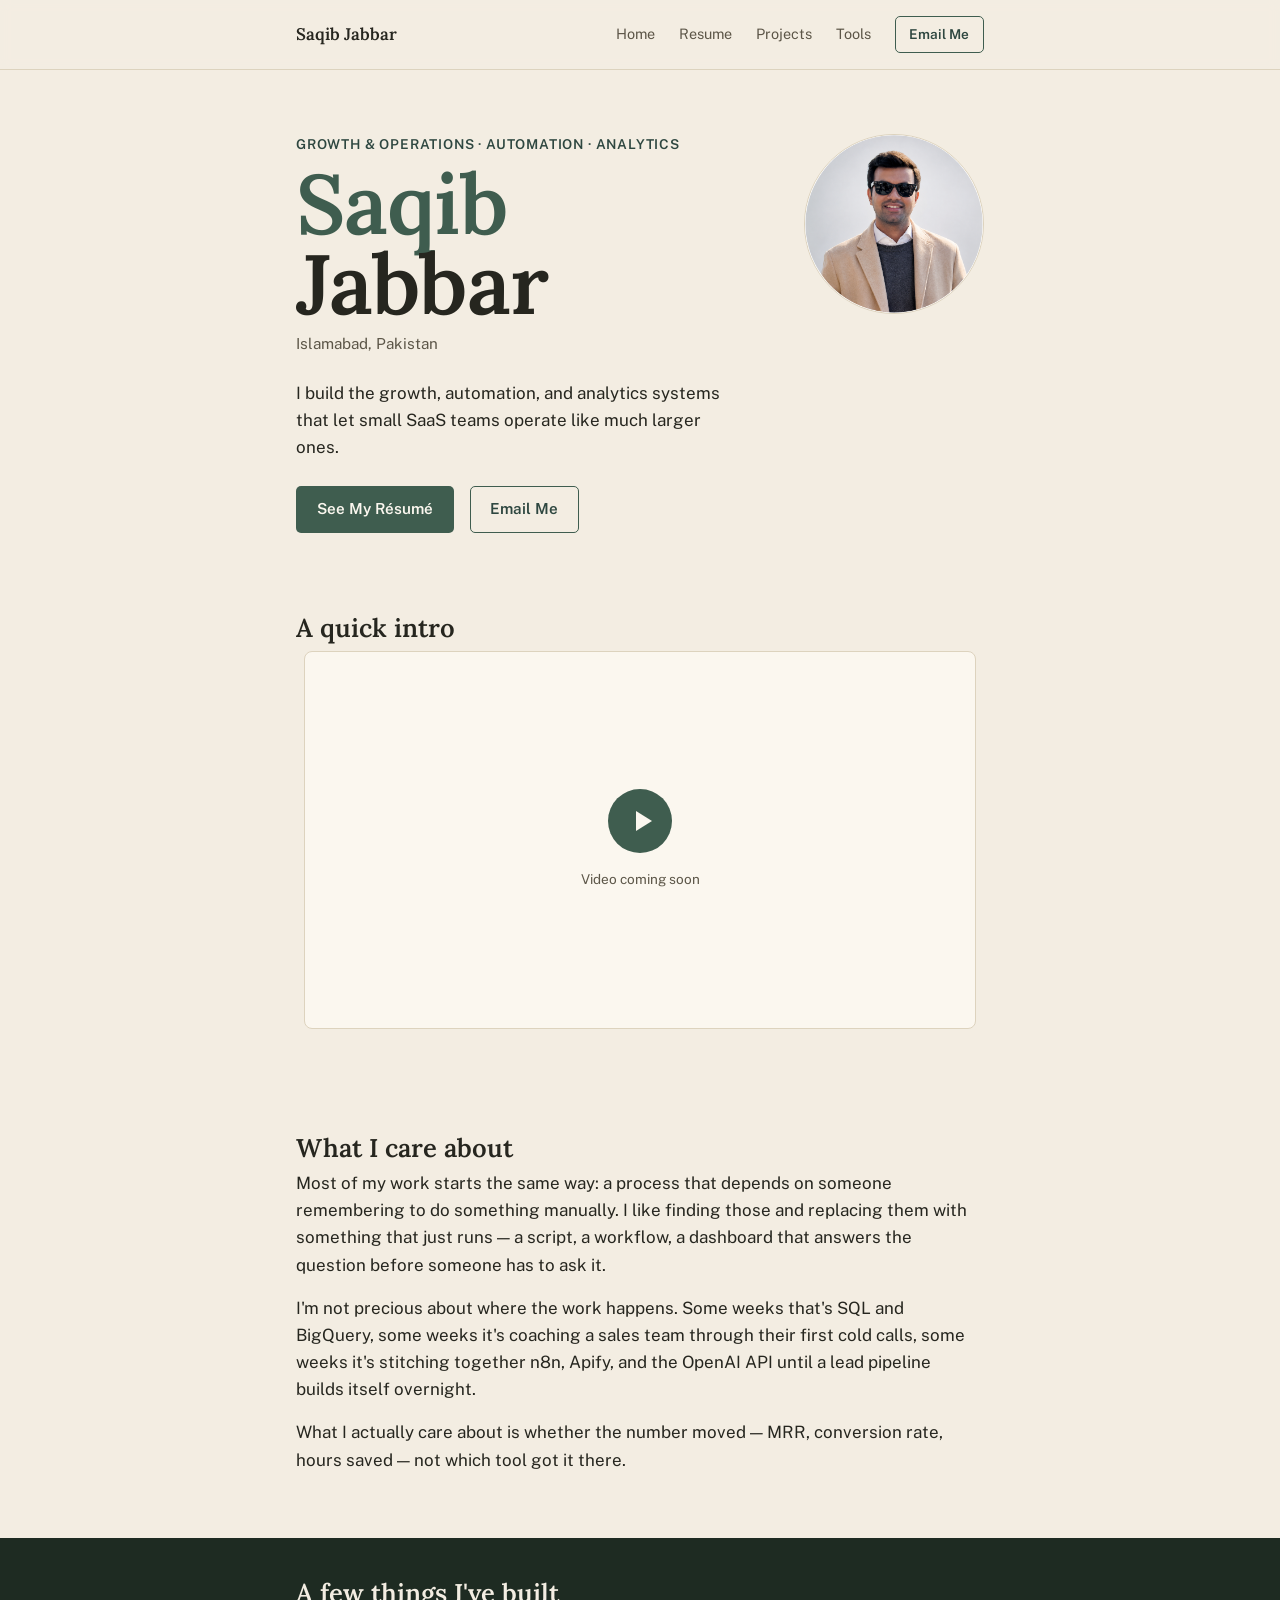
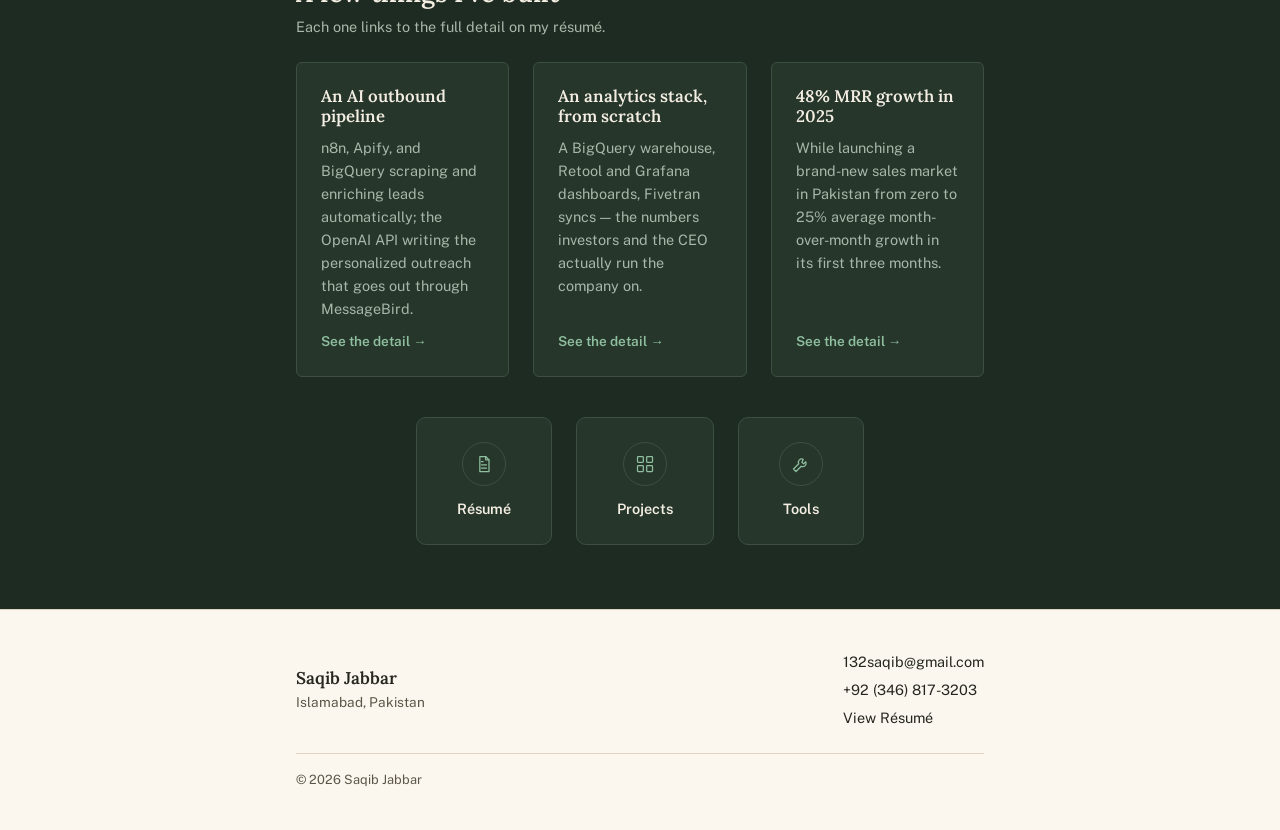
==== index.html @ cab16574 "Add landing page and restructure site into sub-pages Move the resume to /resume/, add narrative-scro" ====
<!doctype html>
<html lang="en">
<head>
<meta charset="UTF-8" />
<meta name="viewport" content="width=device-width, initial-scale=1.0" />
<title>Saqib Jabbar</title>
<meta name="description" content="Saqib Jabbar — I build the growth, automation, and analytics systems that let small SaaS teams operate like much larger ones." />
<link rel="icon" href="/assets/favicon.svg" type="image/svg+xml" />
<link rel="preconnect" href="https://fonts.googleapis.com" />
<link rel="preconnect" href="https://fonts.gstatic.com" crossorigin />
<link href="https://fonts.googleapis.com/css2?family=Lora:ital,wght@0,500;0,600;0,700;1,500&family=Public+Sans:wght@400;500;600;700&display=swap" rel="stylesheet" />
<link rel="stylesheet" href="/css/styles.css" />
</head>
<body>

<header class="site-header">
  <div class="wrap site-header__inner">
    <a href="/" class="wordmark">Saqib Jabbar</a>
    <nav class="nav" aria-label="Primary">
      <a href="/" aria-current="page">Home</a>
      <a href="/resume/">Resume</a>
      <a href="/projects/">Projects</a>
      <a href="/tools/">Tools</a>
    </nav>
    <a class="btn btn--ghost btn--small" href="mailto:132saqib@gmail.com">Email Me</a>
  </div>
</header>

<main id="top">

  <section class="hero wrap">
    <div class="hero__intro">
      <p class="eyebrow">Growth &amp; Operations &middot; Automation &middot; Analytics</p>
      <h1 class="hero__name"><span class="name-accent">Saqib</span> <span class="name-main">Jabbar</span></h1>
      <p class="hero__location">Islamabad, Pakistan</p>
      <p class="hero__summary">
        I build the growth, automation, and analytics systems that let small SaaS teams operate like
        much larger ones.
      </p>
      <div class="hero__cta">
        <a class="btn btn--primary" href="/resume/">See My Résumé</a>
        <a class="btn btn--ghost" href="mailto:132saqib@gmail.com">Email Me</a>
      </div>
    </div>
    <div class="hero__portrait hero__portrait--lg">
      <img src="/assets/saqib-portrait.png" alt="Saqib Jabbar" width="180" height="180" />
    </div>
  </section>

  <section class="section wrap video-intro">
    <h2 class="section__heading">A quick intro</h2>
    <div class="video-placeholder" role="img" aria-label="Introduction video placeholder — coming soon">
      <span class="video-placeholder__play" aria-hidden="true"></span>
      <span class="video-placeholder__label">Video coming soon</span>
    </div>
  </section>

  <section class="section wrap about">
    <h2 class="section__heading">What I care about</h2>

    <div class="about__block">
      <p>
        Most of my work starts the same way: a process that depends on someone remembering to do
        something manually. I like finding those and replacing them with something that just runs
        &mdash; a script, a workflow, a dashboard that answers the question before someone has to ask it.
      </p>
    </div>
    <div class="about__block">
      <p>
        I'm not precious about where the work happens. Some weeks that's SQL and BigQuery, some
        weeks it's coaching a sales team through their first cold calls, some weeks it's stitching
        together n8n, Apify, and the OpenAI API until a lead pipeline builds itself overnight.
      </p>
    </div>
    <div class="about__block">
      <p>
        What I actually care about is whether the number moved &mdash; MRR, conversion rate, hours
        saved &mdash; not which tool got it there.
      </p>
    </div>
  </section>

  <section class="section section--dark">
    <div class="wrap">
      <h2 class="section__heading">A few things I've built</h2>
      <p class="section__hint">Each one links to the full detail on my résumé.</p>

      <div class="highlights">
        <div class="highlight-card">
          <h3>An AI outbound pipeline</h3>
          <p>n8n, Apify, and BigQuery scraping and enriching leads automatically; the OpenAI API writing
          the personalized outreach that goes out through MessageBird.</p>
          <a class="highlight-link" href="/resume/#role-groman">See the detail &rarr;</a>
        </div>
        <div class="highlight-card">
          <h3>An analytics stack, from scratch</h3>
          <p>A BigQuery warehouse, Retool and Grafana dashboards, Fivetran syncs &mdash; the numbers
          investors and the CEO actually run the company on.</p>
          <a class="highlight-link" href="/resume/#role-gtsl">See the detail &rarr;</a>
        </div>
        <div class="highlight-card">
          <h3>48% MRR growth in 2025</h3>
          <p>While launching a brand-new sales market in Pakistan from zero to 25% average
          month-over-month growth in its first three months.</p>
          <a class="highlight-link" href="/resume/#role-groman">See the detail &rarr;</a>
        </div>
      </div>

      <div class="nav-tiles">
        <a class="nav-tile" href="/resume/">
          <span class="nav-tile__icon" aria-hidden="true">
            <svg viewBox="0 0 24 24" fill="none" stroke="currentColor" stroke-width="1.5" stroke-linecap="round" stroke-linejoin="round"><path d="M7 3h7l4 4v14H7z"/><path d="M14 3v4h4"/><path d="M9 13h6M9 17h6M9 9h2"/></svg>
          </span>
          <span class="nav-tile__label">Résumé</span>
        </a>
        <a class="nav-tile" href="/projects/">
          <span class="nav-tile__icon" aria-hidden="true">
            <svg viewBox="0 0 24 24" fill="none" stroke="currentColor" stroke-width="1.5" stroke-linecap="round" stroke-linejoin="round"><rect x="3" y="3" width="7" height="7" rx="1"/><rect x="14" y="3" width="7" height="7" rx="1"/><rect x="3" y="14" width="7" height="7" rx="1"/><rect x="14" y="14" width="7" height="7" rx="1"/></svg>
          </span>
          <span class="nav-tile__label">Projects</span>
        </a>
        <a class="nav-tile" href="/tools/">
          <span class="nav-tile__icon" aria-hidden="true">
            <svg viewBox="0 0 24 24" fill="none" stroke="currentColor" stroke-width="1.5" stroke-linecap="round" stroke-linejoin="round"><path d="M14.7 6.3a4 4 0 0 0-5.4 5.4L3 18l3 3 6.3-6.3a4 4 0 0 0 5.4-5.4l-2.6 2.6-2-2z"/></svg>
          </span>
          <span class="nav-tile__label">Tools</span>
        </a>
      </div>
    </div>
  </section>

</main>

<footer id="contact" class="site-footer">
  <div class="wrap site-footer__inner">
    <div>
      <p class="site-footer__name">Saqib Jabbar</p>
      <p class="site-footer__location">Islamabad, Pakistan</p>
    </div>
    <div class="site-footer__contact">
      <a href="mailto:132saqib@gmail.com">132saqib@gmail.com</a>
      <a href="tel:+923468173203">+92 (346) 817-3203</a>
      <a href="/resume/">View Résumé</a>
    </div>
    <p class="site-footer__copy">&copy; <span id="year"></span> Saqib Jabbar</p>
  </div>
</footer>

<script src="/js/main.js"></script>
</body>
</html>
---- css/styles.css ----
/* ---------------------------------------------------------
   Design tokens
--------------------------------------------------------- */
:root {
  --color-bg: #F3EDE2;
  --color-bg-raised: #FBF7EF;
  --color-text: #26261F;
  --color-text-muted: #5C5648;
  --color-border: #DDD3BE;
  --color-accent: #3F5D4F;
  --color-accent-strong: #2E4740;
  --color-accent-tint: #E4E9E1;

  --color-dark-bg: #1E2B22;
  --color-dark-bg-raised: #26362B;
  --color-dark-text: #F3EDE2;
  --color-dark-text-muted: #A9B7A9;
  --color-dark-border: #3C4F41;
  --color-dark-accent: #8FBF9F;

  --font-serif: "Lora", Georgia, "Times New Roman", serif;
  --font-sans: "Public Sans", -apple-system, BlinkMacSystemFont, "Segoe UI", sans-serif;

  --max-width: 46rem;
  --space-1: 0.5rem;
  --space-2: 1rem;
  --space-3: 1.5rem;
  --space-4: 2.5rem;
  --space-5: 4rem;
  --space-6: 6rem;
}

/* ---------------------------------------------------------
   Reset & base
--------------------------------------------------------- */
* { box-sizing: border-box; }
html { scroll-behavior: smooth; }

body {
  margin: 0;
  background: var(--color-bg);
  color: var(--color-text);
  font-family: var(--font-sans);
  font-size: 17px;
  line-height: 1.6;
  -webkit-font-smoothing: antialiased;
}

h1, h2, h3 {
  font-family: var(--font-serif);
  font-weight: 600;
  line-height: 1.15;
  margin: 0;
  color: var(--color-text);
}

p { margin: 0; }

ul { margin: 0; padding: 0; list-style: none; }

a {
  color: inherit;
  text-decoration: none;
}

.wrap {
  max-width: var(--max-width);
  margin: 0 auto;
  padding: 0 var(--space-3);
}

/* ---------------------------------------------------------
   Header
--------------------------------------------------------- */
.site-header {
  position: sticky;
  top: 0;
  z-index: 10;
  background: rgba(243, 237, 226, 0.92);
  backdrop-filter: blur(6px);
  border-bottom: 1px solid var(--color-border);
}

.site-header__inner {
  display: flex;
  align-items: center;
  gap: var(--space-3);
  padding-top: var(--space-2);
  padding-bottom: var(--space-2);
}

.wordmark {
  font-family: var(--font-serif);
  font-weight: 600;
  font-size: 1.05rem;
  margin-right: auto;
}

.nav {
  display: flex;
  gap: var(--space-3);
  flex-wrap: wrap;
}

.nav a {
  font-size: 0.9rem;
  color: var(--color-text-muted);
  border-bottom: 1px solid transparent;
  padding-bottom: 2px;
  transition: color 0.15s ease, border-color 0.15s ease;
}

.nav a:hover {
  color: var(--color-accent-strong);
  border-color: var(--color-accent-strong);
}

/* ---------------------------------------------------------
   Buttons
--------------------------------------------------------- */
.btn {
  display: inline-block;
  font-family: var(--font-sans);
  font-weight: 600;
  font-size: 0.95rem;
  padding: 0.7em 1.3em;
  border-radius: 5px;
  border: 1px solid transparent;
  transition: background 0.15s ease, color 0.15s ease, border-color 0.15s ease;
  white-space: nowrap;
}

.btn--primary {
  background: var(--color-accent);
  color: var(--color-bg-raised);
}
.btn--primary:hover { background: var(--color-accent-strong); }

.btn--ghost {
  background: transparent;
  color: var(--color-accent-strong);
  border-color: var(--color-accent);
}
.btn--ghost:hover {
  background: var(--color-accent-tint);
}

.btn--small {
  font-size: 0.85rem;
  padding: 0.5em 1em;
  flex-shrink: 0;
}

/* ---------------------------------------------------------
   Hero
--------------------------------------------------------- */
.hero {
  display: flex;
  align-items: flex-start;
  gap: var(--space-5);
  padding-top: var(--space-5);
  padding-bottom: var(--space-4);
}

.hero__intro { flex: 1; min-width: 0; }

.eyebrow {
  font-size: 0.85rem;
  font-weight: 600;
  letter-spacing: 0.06em;
  text-transform: uppercase;
  color: var(--color-accent-strong);
  margin-bottom: var(--space-1);
}

.hero h1 {
  font-size: clamp(2.1rem, 5vw, 2.75rem);
  margin-bottom: var(--space-1);
}

/* Bigger, bolder two-tone treatment for the landing page hero name */
h1.hero__name {
  font-size: clamp(3rem, 9vw, 5.25rem);
  line-height: 0.95;
  letter-spacing: -0.01em;
}

.hero__name .name-accent { color: var(--color-accent); }
.hero__name .name-main { color: var(--color-text); }

.hero__location {
  color: var(--color-text-muted);
  font-size: 0.95rem;
  margin-bottom: var(--space-3);
}

.hero__summary {
  max-width: 40em;
  margin-bottom: var(--space-3);
  color: var(--color-text);
}

.hero__cta {
  display: flex;
  gap: var(--space-2);
  flex-wrap: wrap;
}

.hero__portrait {
  flex-shrink: 0;
  width: 132px;
  height: 132px;
  border-radius: 50%;
  background: var(--color-accent-tint);
  border: 1px solid var(--color-border);
  display: flex;
  align-items: center;
  justify-content: center;
  overflow: hidden;
}

.hero__portrait span {
  font-family: var(--font-serif);
  font-size: 2.4rem;
  font-weight: 600;
  color: var(--color-accent-strong);
}

.hero__portrait img {
  width: 100%;
  height: 100%;
  object-fit: cover;
}

.hero__portrait--lg {
  width: 180px;
  height: 180px;
}

/* ---------------------------------------------------------
   Stats
--------------------------------------------------------- */
.stats {
  display: grid;
  grid-template-columns: repeat(5, 1fr);
  border-top: 1px solid var(--color-border);
  border-bottom: 1px solid var(--color-border);
  padding-top: var(--space-3);
  padding-bottom: var(--space-3);
  margin-bottom: var(--space-5);
  gap: var(--space-2);
}

.stat {
  text-align: center;
  padding: 0 var(--space-1);
  border-left: 1px solid var(--color-border);
}
.stat:first-child { border-left: none; }

.stat__figure {
  font-family: var(--font-serif);
  font-size: clamp(1.6rem, 4vw, 2rem);
  font-weight: 600;
  color: var(--color-accent-strong);
  margin-bottom: 0.2em;
}

.stat__label {
  font-size: 0.78rem;
  color: var(--color-text-muted);
  line-height: 1.35;
}

/* ---------------------------------------------------------
   Sections
--------------------------------------------------------- */
.section {
  padding-top: var(--space-4);
  padding-bottom: var(--space-5);
}

.section__heading {
  font-size: 1.6rem;
  margin-bottom: var(--space-1);
}

.section__hint {
  color: var(--color-text-muted);
  font-size: 0.9rem;
  margin-bottom: var(--space-3);
}

/* Full-bleed dark section variant — background spans edge to edge,
   the nested .wrap inside still constrains content width. */
.section--dark {
  background: var(--color-dark-bg);
  color: var(--color-dark-text);
}

.section--dark .section__heading { color: var(--color-dark-text); }
.section--dark .section__hint { color: var(--color-dark-text-muted); }

/* ---------------------------------------------------------
   Landing — Video intro
--------------------------------------------------------- */
.video-placeholder {
  aspect-ratio: 16 / 9;
  max-width: 42rem;
  margin: 0 auto;
  display: flex;
  flex-direction: column;
  align-items: center;
  justify-content: center;
  gap: var(--space-2);
  background: var(--color-bg-raised);
  border: 1px solid var(--color-border);
  border-radius: 8px;
}

.video-placeholder__play {
  position: relative;
  width: 64px;
  height: 64px;
  border-radius: 50%;
  background: var(--color-accent);
}

.video-placeholder__play::after {
  content: "";
  position: absolute;
  top: 50%;
  left: 56%;
  transform: translate(-50%, -50%);
  border-style: solid;
  border-width: 10px 0 10px 16px;
  border-color: transparent transparent transparent var(--color-bg-raised);
}

.video-placeholder__label {
  font-size: 0.85rem;
  color: var(--color-text-muted);
}

/* ---------------------------------------------------------
   Landing — About / values
--------------------------------------------------------- */
.about__block {
  max-width: 40em;
}

.about__block + .about__block {
  margin-top: var(--space-2);
}

/* ---------------------------------------------------------
   Landing — Highlights
--------------------------------------------------------- */
.highlights {
  display: grid;
  grid-template-columns: repeat(3, 1fr);
  gap: var(--space-3);
}

.highlight-card {
  display: flex;
  flex-direction: column;
  gap: 0.6em;
  padding: var(--space-3);
  background: var(--color-bg-raised);
  border: 1px solid var(--color-border);
  border-radius: 6px;
}

.highlight-card h3 {
  font-size: 1.05rem;
}

.highlight-card p {
  font-size: 0.9rem;
  color: var(--color-text-muted);
  flex: 1;
}

.highlight-link {
  font-size: 0.85rem;
  font-weight: 600;
  color: var(--color-accent-strong);
}
.highlight-link:hover { text-decoration: underline; }

/* Dark-section context: highlight cards sit on .section--dark */
.section--dark .highlight-card {
  background: var(--color-dark-bg-raised);
  border-color: var(--color-dark-border);
}
.section--dark .highlight-card h3 { color: var(--color-dark-text); }
.section--dark .highlight-card p { color: var(--color-dark-text-muted); }
.section--dark .highlight-link { color: var(--color-dark-accent); }

/* ---------------------------------------------------------
   Landing — Sub-page nav tiles
--------------------------------------------------------- */
.nav-tiles {
  display: flex;
  gap: var(--space-3);
  flex-wrap: wrap;
  justify-content: center;
  margin-top: var(--space-4);
}

.nav-tile {
  display: flex;
  flex-direction: column;
  align-items: center;
  gap: 0.6em;
  min-width: 120px;
  padding: var(--space-3) var(--space-4);
  background: var(--color-dark-bg-raised);
  border: 1px solid var(--color-dark-border);
  border-radius: 10px;
  color: var(--color-dark-text);
  transition: border-color 0.15s ease, transform 0.15s ease;
}

.nav-tile:hover {
  border-color: var(--color-dark-accent);
  transform: translateY(-2px);
}

.nav-tile__icon {
  width: 44px;
  height: 44px;
  border-radius: 50%;
  display: flex;
  align-items: center;
  justify-content: center;
  border: 1px solid var(--color-dark-border);
}

.nav-tile__icon svg {
  width: 20px;
  height: 20px;
  stroke: var(--color-dark-accent);
}

.nav-tile__label {
  font-size: 0.9rem;
  font-weight: 600;
}

/* ---------------------------------------------------------
   Stub pages (Projects, Tools — coming soon)
--------------------------------------------------------- */
.stub {
  padding-top: var(--space-5);
  padding-bottom: var(--space-6);
}

.stub p {
  max-width: 34em;
  color: var(--color-text-muted);
  margin-bottom: var(--space-3);
}

/* ---------------------------------------------------------
   Experience — click-to-expand roles
--------------------------------------------------------- */
.role-list {
  border-top: 1px solid var(--color-border);
}

.role {
  border-bottom: 1px solid var(--color-border);
}

.role__summary {
  display: flex;
  align-items: flex-start;
  gap: var(--space-2);
  padding: var(--space-3) 0;
  cursor: pointer;
  list-style: none;
}

.role__summary::-webkit-details-marker { display: none; }

.role__chevron {
  flex-shrink: 0;
  width: 0.6em;
  height: 0.6em;
  margin-top: 0.5em;
  border-right: 2px solid var(--color-accent);
  border-bottom: 2px solid var(--color-accent);
  transform: rotate(-45deg);
  transition: transform 0.2s ease;
}

.role[open] .role__chevron {
  transform: rotate(45deg);
  margin-top: 0.3em;
}

.role__head {
  flex: 1;
  min-width: 0;
}

.role__title-line {
  display: flex;
  justify-content: space-between;
  align-items: baseline;
  gap: var(--space-2);
  flex-wrap: wrap;
}

.role__title {
  font-family: var(--font-serif);
  font-weight: 600;
  font-size: 1.15rem;
}

.role__dates {
  font-size: 0.85rem;
  color: var(--color-text-muted);
  white-space: nowrap;
}

.role__company {
  display: block;
  font-size: 0.9rem;
  color: var(--color-text-muted);
  margin-top: 0.15em;
}

.role__oneliner {
  display: block;
  margin-top: 0.5em;
  font-size: 0.95rem;
}

.role__bullets {
  overflow: hidden;
  max-height: 0;
  transition: max-height 0.3s ease;
  padding-left: calc(0.6em + var(--space-2));
}

.role[open] .role__bullets {
  max-height: var(--bullets-height, 1000px);
}

.role__bullets li {
  position: relative;
  padding: 0.35em 0 0.35em 1em;
  font-size: 0.95rem;
  color: var(--color-text);
}

.role__bullets li::before {
  content: "";
  position: absolute;
  left: 0;
  top: 0.85em;
  width: 5px;
  height: 5px;
  border-radius: 50%;
  background: var(--color-accent);
}

.role__bullets { padding-bottom: var(--space-2); }

/* ---------------------------------------------------------
   Skills
--------------------------------------------------------- */
.skill-groups {
  display: grid;
  gap: var(--space-3);
}

.skill-group h3 {
  font-size: 1rem;
  font-weight: 600;
  color: var(--color-accent-strong);
  margin-bottom: var(--space-1);
}

.tag-list {
  display: flex;
  flex-wrap: wrap;
  gap: 0.5em;
}

.tag-list li {
  font-size: 0.85rem;
  padding: 0.35em 0.8em;
  background: var(--color-bg-raised);
  border: 1px solid var(--color-border);
  border-radius: 5px;
  color: var(--color-text);
}

/* ---------------------------------------------------------
   Education
--------------------------------------------------------- */
.edu-list {
  border-top: 1px solid var(--color-border);
  margin-bottom: var(--space-4);
}

.edu {
  border-bottom: 1px solid var(--color-border);
  padding: var(--space-2) 0;
}

.edu__title-line {
  display: flex;
  justify-content: space-between;
  align-items: baseline;
  gap: var(--space-2);
  flex-wrap: wrap;
}

.edu__school {
  font-family: var(--font-serif);
  font-weight: 600;
  font-size: 1.05rem;
}

.edu__dates {
  font-size: 0.85rem;
  color: var(--color-text-muted);
  white-space: nowrap;
}

.edu__detail {
  margin-top: 0.3em;
  font-size: 0.92rem;
  color: var(--color-text-muted);
}

.languages h3 {
  font-size: 1rem;
  font-weight: 600;
  color: var(--color-accent-strong);
  margin-bottom: var(--space-1);
}

/* ---------------------------------------------------------
   Footer
--------------------------------------------------------- */
.site-footer {
  border-top: 1px solid var(--color-border);
  padding: var(--space-4) 0;
  background: var(--color-bg-raised);
}

.site-footer__inner {
  display: flex;
  flex-wrap: wrap;
  justify-content: space-between;
  align-items: center;
  gap: var(--space-3);
}

.site-footer__name {
  font-family: var(--font-serif);
  font-weight: 600;
}

.site-footer__location {
  font-size: 0.85rem;
  color: var(--color-text-muted);
}

.site-footer__contact {
  display: flex;
  flex-direction: column;
  gap: 0.35em;
  font-size: 0.9rem;
}

.site-footer__contact a:hover { color: var(--color-accent-strong); }

.site-footer__copy {
  width: 100%;
  font-size: 0.8rem;
  color: var(--color-text-muted);
  padding-top: var(--space-2);
  border-top: 1px solid var(--color-border);
}

/* ---------------------------------------------------------
   Responsive
--------------------------------------------------------- */
@media (max-width: 700px) {
  .hero {
    flex-direction: column-reverse;
    gap: var(--space-3);
  }

  .hero__portrait,
  .hero__portrait--lg {
    width: 88px;
    height: 88px;
  }
  .hero__portrait span { font-size: 1.7rem; }

  .stats {
    grid-template-columns: repeat(2, 1fr);
    row-gap: var(--space-3);
  }
  .stat:nth-child(2n+1) { border-left: none; }
  .stat:nth-child(-n+2) { padding-top: 0; }

  .site-header__inner { gap: var(--space-2); }
  .nav { display: none; }

  .highlights {
    grid-template-columns: 1fr;
  }
}

@media (prefers-reduced-motion: reduce) {
  html { scroll-behavior: auto; }
  .role__chevron, .role__bullets { transition: none; }
}
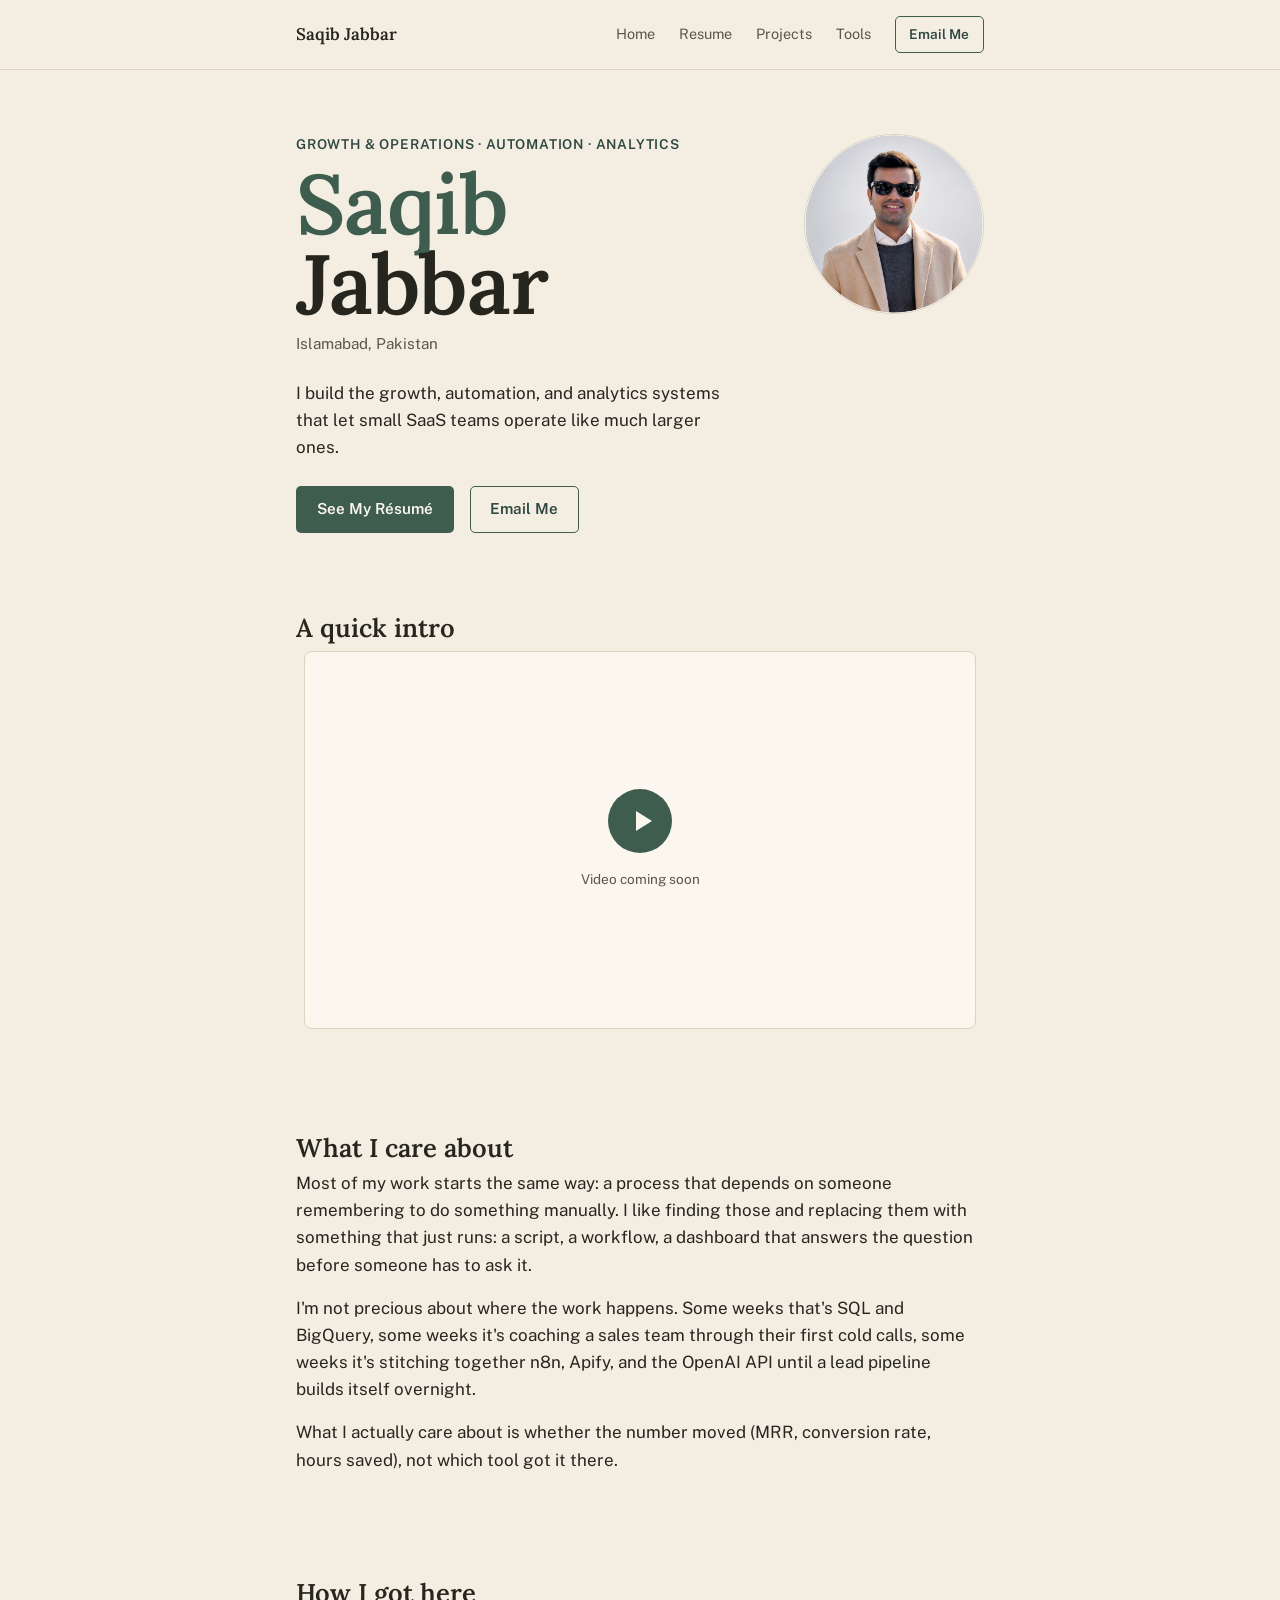
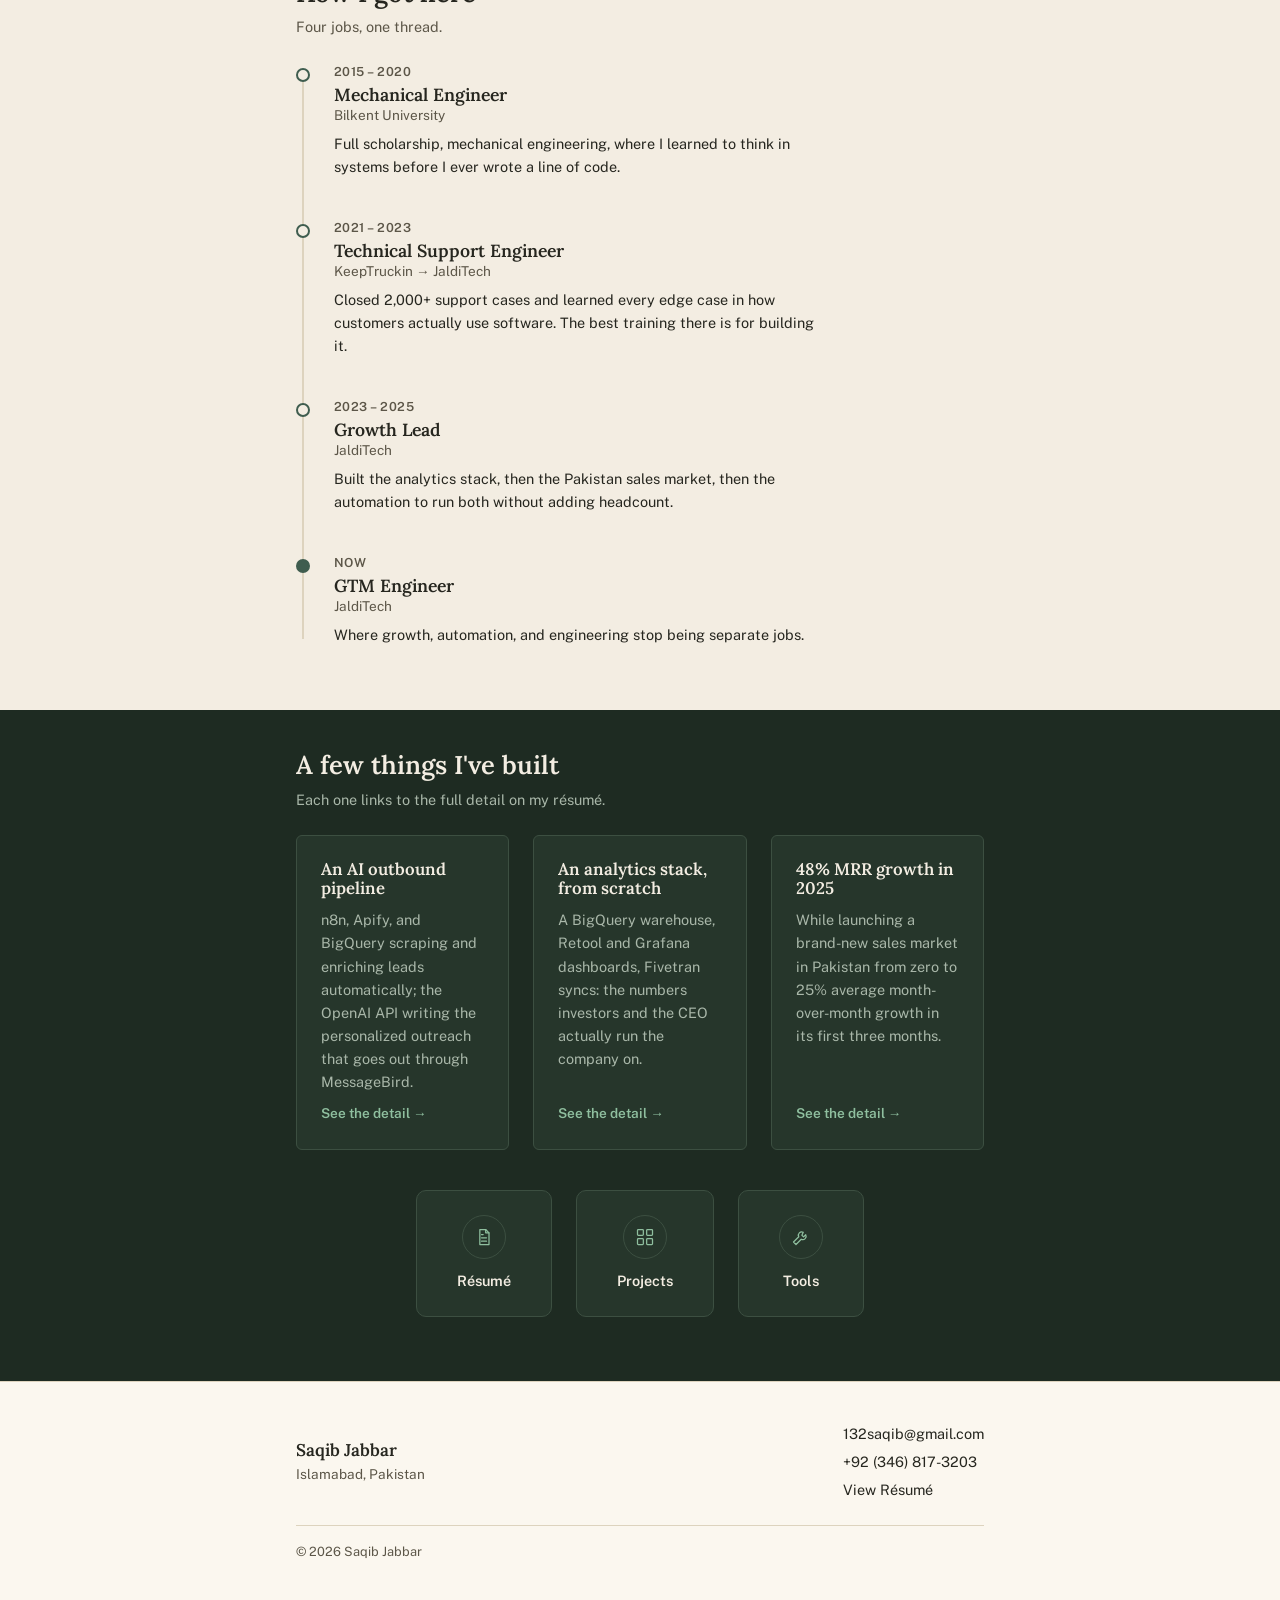
==== commit 71405351: "Add first project case study and redesign landing page Landing page: two-tone hero name, dark full-b" ====
--- a/index.html
+++ b/index.html
@@ -4,7 +4,7 @@
 <meta charset="UTF-8" />
 <meta name="viewport" content="width=device-width, initial-scale=1.0" />
 <title>Saqib Jabbar</title>
-<meta name="description" content="Saqib Jabbar — I build the growth, automation, and analytics systems that let small SaaS teams operate like much larger ones." />
+<meta name="description" content="Saqib Jabbar. I build the growth, automation, and analytics systems that let small SaaS teams operate like much larger ones." />
 <link rel="icon" href="/assets/favicon.svg" type="image/svg+xml" />
 <link rel="preconnect" href="https://fonts.googleapis.com" />
 <link rel="preconnect" href="https://fonts.gstatic.com" crossorigin />
@@ -49,7 +49,7 @@
 
   <section class="section wrap video-intro">
     <h2 class="section__heading">A quick intro</h2>
-    <div class="video-placeholder" role="img" aria-label="Introduction video placeholder — coming soon">
+    <div class="video-placeholder" role="img" aria-label="Introduction video placeholder, coming soon">
       <span class="video-placeholder__play" aria-hidden="true"></span>
       <span class="video-placeholder__label">Video coming soon</span>
     </div>
@@ -61,8 +61,8 @@
     <div class="about__block">
       <p>
         Most of my work starts the same way: a process that depends on someone remembering to do
-        something manually. I like finding those and replacing them with something that just runs
-        &mdash; a script, a workflow, a dashboard that answers the question before someone has to ask it.
+        something manually. I like finding those and replacing them with something that just runs:
+        a script, a workflow, a dashboard that answers the question before someone has to ask it.
       </p>
     </div>
     <div class="about__block">
@@ -74,9 +74,62 @@
     </div>
     <div class="about__block">
       <p>
-        What I actually care about is whether the number moved &mdash; MRR, conversion rate, hours
-        saved &mdash; not which tool got it there.
-      </p>
+        What I actually care about is whether the number moved (MRR, conversion rate, hours saved),
+        not which tool got it there.
+      </p>
+    </div>
+  </section>
+
+  <section class="section wrap journey">
+    <h2 class="section__heading">How I got here</h2>
+    <p class="section__hint">Four jobs, one thread.</p>
+
+    <div class="timeline">
+      <div class="timeline__line" aria-hidden="true"></div>
+
+      <div class="timeline__item">
+        <span class="timeline__dot" aria-hidden="true"></span>
+        <div class="timeline__content">
+          <p class="timeline__dates">2015 &ndash; 2020</p>
+          <h3 class="timeline__title">Mechanical Engineer</h3>
+          <p class="timeline__org">Bilkent University</p>
+          <p class="timeline__desc">Full scholarship, mechanical engineering, where I learned to
+          think in systems before I ever wrote a line of code.</p>
+        </div>
+      </div>
+
+      <div class="timeline__item">
+        <span class="timeline__dot" aria-hidden="true"></span>
+        <div class="timeline__content">
+          <p class="timeline__dates">2021 &ndash; 2023</p>
+          <h3 class="timeline__title">Technical Support Engineer</h3>
+          <p class="timeline__org">KeepTruckin &rarr; JaldiTech</p>
+          <p class="timeline__desc">Closed 2,000+ support cases and learned every edge case in how
+          customers actually use software. The best training there is for building it.</p>
+        </div>
+      </div>
+
+      <div class="timeline__item">
+        <span class="timeline__dot" aria-hidden="true"></span>
+        <div class="timeline__content">
+          <p class="timeline__dates">2023 &ndash; 2025</p>
+          <h3 class="timeline__title">Growth Lead</h3>
+          <p class="timeline__org">JaldiTech</p>
+          <p class="timeline__desc">Built the analytics stack, then the Pakistan sales market, then
+          the automation to run both without adding headcount.</p>
+        </div>
+      </div>
+
+      <div class="timeline__item timeline__item--current">
+        <span class="timeline__dot" aria-hidden="true"></span>
+        <div class="timeline__content">
+          <p class="timeline__dates">Now</p>
+          <h3 class="timeline__title">GTM Engineer</h3>
+          <p class="timeline__org">JaldiTech</p>
+          <p class="timeline__desc">Where growth, automation, and engineering stop being separate
+          jobs.</p>
+        </div>
+      </div>
     </div>
   </section>
 
@@ -94,7 +147,7 @@
         </div>
         <div class="highlight-card">
           <h3>An analytics stack, from scratch</h3>
-          <p>A BigQuery warehouse, Retool and Grafana dashboards, Fivetran syncs &mdash; the numbers
+          <p>A BigQuery warehouse, Retool and Grafana dashboards, Fivetran syncs: the numbers
           investors and the CEO actually run the company on.</p>
           <a class="highlight-link" href="/resume/#role-gtsl">See the detail &rarr;</a>
         </div>
--- a/css/styles.css
+++ b/css/styles.css
@@ -354,6 +354,90 @@
 }
 
 /* ---------------------------------------------------------
+   Landing — Journey timeline
+--------------------------------------------------------- */
+.timeline {
+  position: relative;
+}
+
+.timeline__line {
+  position: absolute;
+  top: 0.4em;
+  left: 6px;
+  width: 2px;
+  height: calc(100% - 0.8em);
+  background: var(--color-border);
+  transform: scaleY(0);
+  transform-origin: top;
+  transition: transform 1.1s cubic-bezier(0.4, 0, 0.2, 1);
+}
+
+.timeline.in-view .timeline__line {
+  transform: scaleY(1);
+}
+
+.timeline__item {
+  position: relative;
+  display: flex;
+  gap: var(--space-3);
+  padding-bottom: var(--space-4);
+  opacity: 0;
+  transform: translateY(12px);
+  transition: opacity 0.5s ease, transform 0.5s ease;
+}
+
+.timeline__item.in-view {
+  opacity: 1;
+  transform: translateY(0);
+}
+
+.timeline__item:last-child {
+  padding-bottom: 0;
+}
+
+.timeline__dot {
+  flex-shrink: 0;
+  width: 14px;
+  height: 14px;
+  margin-top: 0.35em;
+  border-radius: 50%;
+  background: var(--color-bg);
+  border: 2px solid var(--color-accent);
+  position: relative;
+  z-index: 1;
+}
+
+.timeline__item--current .timeline__dot {
+  background: var(--color-accent);
+}
+
+.timeline__content { flex: 1; }
+
+.timeline__dates {
+  font-size: 0.78rem;
+  font-weight: 600;
+  letter-spacing: 0.04em;
+  text-transform: uppercase;
+  color: var(--color-text-muted);
+  margin-bottom: 0.2em;
+}
+
+.timeline__title {
+  font-size: 1.1rem;
+}
+
+.timeline__org {
+  font-size: 0.85rem;
+  color: var(--color-text-muted);
+  margin-bottom: 0.4em;
+}
+
+.timeline__desc {
+  font-size: 0.9rem;
+  max-width: 34em;
+}
+
+/* ---------------------------------------------------------
    Landing — Highlights
 --------------------------------------------------------- */
 .highlights {
@@ -461,6 +545,440 @@
   max-width: 34em;
   color: var(--color-text-muted);
   margin-bottom: var(--space-3);
+}
+
+/* ---------------------------------------------------------
+   Tool icon row (reused on project cards + case study pages)
+--------------------------------------------------------- */
+.tool-icons {
+  display: flex;
+  flex-wrap: wrap;
+  gap: var(--space-1);
+  margin-top: var(--space-2);
+}
+
+.tool-icon {
+  display: flex;
+  align-items: center;
+  gap: 0.5em;
+  padding: 0.35em 0.75em;
+  background: var(--color-bg-raised);
+  border: 1px solid var(--color-border);
+  border-radius: 20px;
+  font-size: 0.8rem;
+  color: var(--color-text);
+}
+
+.tool-icon img {
+  width: 16px;
+  height: 16px;
+  border-radius: 3px;
+  object-fit: contain;
+}
+
+/* ---------------------------------------------------------
+   Projects index — project card
+--------------------------------------------------------- */
+.project-card {
+  display: flex;
+  flex-direction: column;
+  gap: 0.6em;
+  padding: var(--space-3);
+  background: var(--color-bg-raised);
+  border: 1px solid var(--color-border);
+  border-radius: 8px;
+}
+
+.project-card h3 {
+  font-size: 1.2rem;
+}
+
+.project-card p {
+  font-size: 0.92rem;
+  color: var(--color-text-muted);
+}
+
+.project-link {
+  margin-top: 0.4em;
+  font-size: 0.88rem;
+  font-weight: 600;
+  color: var(--color-accent-strong);
+}
+.project-link:hover { text-decoration: underline; }
+
+/* ---------------------------------------------------------
+   Project case study page
+--------------------------------------------------------- */
+.case-meta {
+  display: flex;
+  flex-wrap: wrap;
+  gap: var(--space-3);
+  font-size: 0.85rem;
+  color: var(--color-text-muted);
+  margin-bottom: var(--space-2);
+}
+
+.case-dek {
+  max-width: 40em;
+  margin-bottom: var(--space-2);
+}
+
+/* ---------------------------------------------------------
+   Case study — flow diagram
+--------------------------------------------------------- */
+.flow-diagram {
+  display: flex;
+  align-items: flex-start;
+  justify-content: center;
+  flex-wrap: wrap;
+  gap: var(--space-1);
+  margin-top: var(--space-3);
+}
+
+.flow-step {
+  display: flex;
+  flex-direction: column;
+  align-items: center;
+  gap: 0.5em;
+  width: 82px;
+  text-align: center;
+}
+
+.flow-step__icon {
+  width: 40px;
+  height: 40px;
+  border-radius: 50%;
+  background: var(--color-bg-raised);
+  border: 1px solid var(--color-border);
+  display: flex;
+  align-items: center;
+  justify-content: center;
+  padding: 8px;
+}
+
+.flow-step__icon img {
+  width: 100%;
+  height: 100%;
+  object-fit: contain;
+}
+
+.flow-step__icon--check {
+  color: var(--color-accent);
+}
+.flow-step__icon--check svg {
+  width: 22px;
+  height: 22px;
+}
+
+.flow-step__icon-row {
+  display: flex;
+  gap: 0.25em;
+}
+
+.flow-step__icon--sm {
+  width: 26px;
+  height: 26px;
+  padding: 5px;
+}
+
+.flow-step__label {
+  font-size: 0.72rem;
+  font-weight: 600;
+  color: var(--color-text-muted);
+  line-height: 1.3;
+}
+
+.flow-arrow {
+  align-self: center;
+  margin-top: 20px;
+  color: var(--color-text-muted);
+  font-size: 1.1rem;
+  flex-shrink: 0;
+}
+
+.case-video-thumb {
+  position: relative;
+  display: flex;
+  flex-direction: column;
+  align-items: center;
+  justify-content: center;
+  gap: var(--space-2);
+  aspect-ratio: 16 / 9;
+  max-width: 36rem;
+  margin: 0 auto var(--space-3);
+  background: var(--color-bg-raised);
+  border: 1px solid var(--color-border);
+  border-radius: 8px;
+  overflow: hidden;
+}
+
+.case-video-thumb img {
+  position: absolute;
+  inset: 0;
+  width: 100%;
+  height: 100%;
+  object-fit: cover;
+}
+
+.case-video-thumb__play {
+  position: relative;
+  z-index: 1;
+  width: 56px;
+  height: 56px;
+  border-radius: 50%;
+  background: var(--color-accent);
+}
+
+.case-video-thumb__play::after {
+  content: "";
+  position: absolute;
+  top: 50%;
+  left: 56%;
+  transform: translate(-50%, -50%);
+  border-style: solid;
+  border-width: 9px 0 9px 14px;
+  border-color: transparent transparent transparent var(--color-bg-raised);
+}
+
+.case-video-thumb__label {
+  position: relative;
+  z-index: 1;
+  font-size: 0.85rem;
+  color: var(--color-text-muted);
+}
+
+.case-steps {
+  display: flex;
+  flex-direction: column;
+  gap: var(--space-3);
+}
+
+.case-step {
+  display: flex;
+  gap: var(--space-2);
+}
+
+.case-step__num {
+  flex-shrink: 0;
+  width: 28px;
+  height: 28px;
+  border-radius: 50%;
+  border: 1px solid var(--color-border);
+  display: flex;
+  align-items: center;
+  justify-content: center;
+  font-size: 0.8rem;
+  font-weight: 600;
+  color: var(--color-accent-strong);
+}
+
+.case-step__body h3 {
+  font-size: 1rem;
+  margin-bottom: 0.3em;
+}
+
+.case-step__body p {
+  font-size: 0.92rem;
+}
+
+.case-step__body ul {
+  margin-top: 0.5em;
+  padding-left: 1.1em;
+}
+.case-step__body li {
+  font-size: 0.9rem;
+  margin-bottom: 0.3em;
+  list-style: disc;
+}
+
+.case-img {
+  display: block;
+  width: 100%;
+  max-width: 32rem;
+  margin-top: 0.8em;
+  border: 1px solid var(--color-border);
+  border-radius: 8px;
+}
+
+.results-img {
+  display: block;
+  width: 100%;
+  max-width: 42rem;
+  margin: 0 auto;
+  border: 1px solid var(--color-border);
+  border-radius: 8px;
+}
+
+.case-caveat {
+  font-size: 0.85rem;
+  color: var(--color-text-muted);
+  margin-top: 0.6em;
+  max-width: 40em;
+}
+
+.email-samples {
+  display: grid;
+  grid-template-columns: repeat(3, 1fr);
+  gap: var(--space-3);
+  margin-top: var(--space-3);
+}
+
+.email-sample {
+  display: flex;
+  flex-direction: column;
+  gap: 0.6em;
+  min-width: 0;
+}
+
+.email-sample__persona {
+  font-size: 0.75rem;
+  font-weight: 600;
+  text-transform: uppercase;
+  letter-spacing: 0.05em;
+  color: var(--color-accent-strong);
+}
+
+/* Email client mockup */
+.email-client {
+  display: flex;
+  flex-direction: column;
+  background: #FFFFFF;
+  border: 1px solid var(--color-border);
+  border-radius: 8px;
+  box-shadow: 0 2px 8px rgba(38, 38, 31, 0.06);
+  overflow: hidden;
+}
+
+.email-client__subject {
+  padding: 0.85em 1em 0.7em;
+  font-size: 0.92rem;
+  font-weight: 600;
+  color: var(--color-text);
+  border-bottom: 1px solid var(--color-border);
+}
+
+.email-client__meta {
+  display: flex;
+  align-items: center;
+  gap: 0.6em;
+  padding: 0.7em 1em;
+}
+
+.email-client__avatar {
+  flex-shrink: 0;
+  width: 28px;
+  height: 28px;
+  border-radius: 50%;
+  background: var(--color-accent);
+  color: var(--color-bg-raised);
+  display: flex;
+  align-items: center;
+  justify-content: center;
+  font-family: var(--font-serif);
+  font-size: 0.8rem;
+  font-weight: 600;
+}
+
+.email-client__who {
+  flex: 1;
+  min-width: 0;
+}
+
+.email-client__name {
+  font-size: 0.78rem;
+  font-weight: 600;
+  color: var(--color-text);
+  overflow-wrap: break-word;
+}
+
+.email-client__addr {
+  display: block;
+  font-size: 0.7rem;
+  font-weight: 400;
+  color: var(--color-text-muted);
+  white-space: nowrap;
+  overflow: hidden;
+  text-overflow: ellipsis;
+  max-width: 100%;
+}
+
+.email-client__to {
+  font-size: 0.72rem;
+  color: var(--color-text-muted);
+  margin-top: 0.1em;
+}
+
+.email-client__time {
+  flex-shrink: 0;
+  font-size: 0.7rem;
+  color: var(--color-text-muted);
+  white-space: nowrap;
+}
+
+.email-client__body {
+  padding: 0 1em 1em;
+  font-family: Arial, Helvetica, sans-serif;
+  font-size: 0.83rem;
+  line-height: 1.6;
+  color: #1a1a1a;
+  white-space: pre-line;
+}
+
+.email-client__actions {
+  display: flex;
+  gap: 0.6em;
+  padding: 0.7em 1em;
+  border-top: 1px solid var(--color-border);
+}
+
+.email-client__action {
+  font-family: Arial, Helvetica, sans-serif;
+  font-size: 0.75rem;
+  font-weight: 600;
+  color: var(--color-text-muted);
+  padding: 0.35em 0.9em;
+  border: 1px solid var(--color-border);
+  border-radius: 16px;
+}
+
+.results-placeholder {
+  display: flex;
+  flex-direction: column;
+  align-items: center;
+  justify-content: center;
+  gap: var(--space-2);
+  padding: var(--space-5) var(--space-3);
+  background: var(--color-bg-raised);
+  border: 1px dashed var(--color-border);
+  border-radius: 8px;
+  text-align: center;
+}
+
+.results-placeholder__icon {
+  width: 48px;
+  height: 48px;
+  border-radius: 50%;
+  background: var(--color-accent-tint);
+  display: flex;
+  align-items: center;
+  justify-content: center;
+  color: var(--color-accent-strong);
+  font-size: 1.3rem;
+}
+
+.results-placeholder__label {
+  font-size: 0.85rem;
+  color: var(--color-text-muted);
+}
+
+.case-list {
+  padding-left: 1.2em;
+}
+.case-list li {
+  font-size: 0.95rem;
+  margin-bottom: 0.5em;
+  list-style: disc;
+  margin-left: 1.2em;
 }
 
 /* ---------------------------------------------------------
@@ -719,9 +1237,37 @@
   .highlights {
     grid-template-columns: 1fr;
   }
+
+  .email-samples {
+    grid-template-columns: 1fr;
+  }
+
+  .flow-diagram {
+    flex-direction: column;
+    align-items: center;
+  }
+
+  .flow-step {
+    width: auto;
+  }
+
+  .flow-arrow {
+    margin-top: 0;
+    transform: rotate(90deg);
+  }
 }
 
 @media (prefers-reduced-motion: reduce) {
   html { scroll-behavior: auto; }
   .role__chevron, .role__bullets { transition: none; }
-}
+
+  .timeline__line {
+    transition: none;
+    transform: scaleY(1);
+  }
+  .timeline__item {
+    transition: none;
+    opacity: 1;
+    transform: none;
+  }
+}
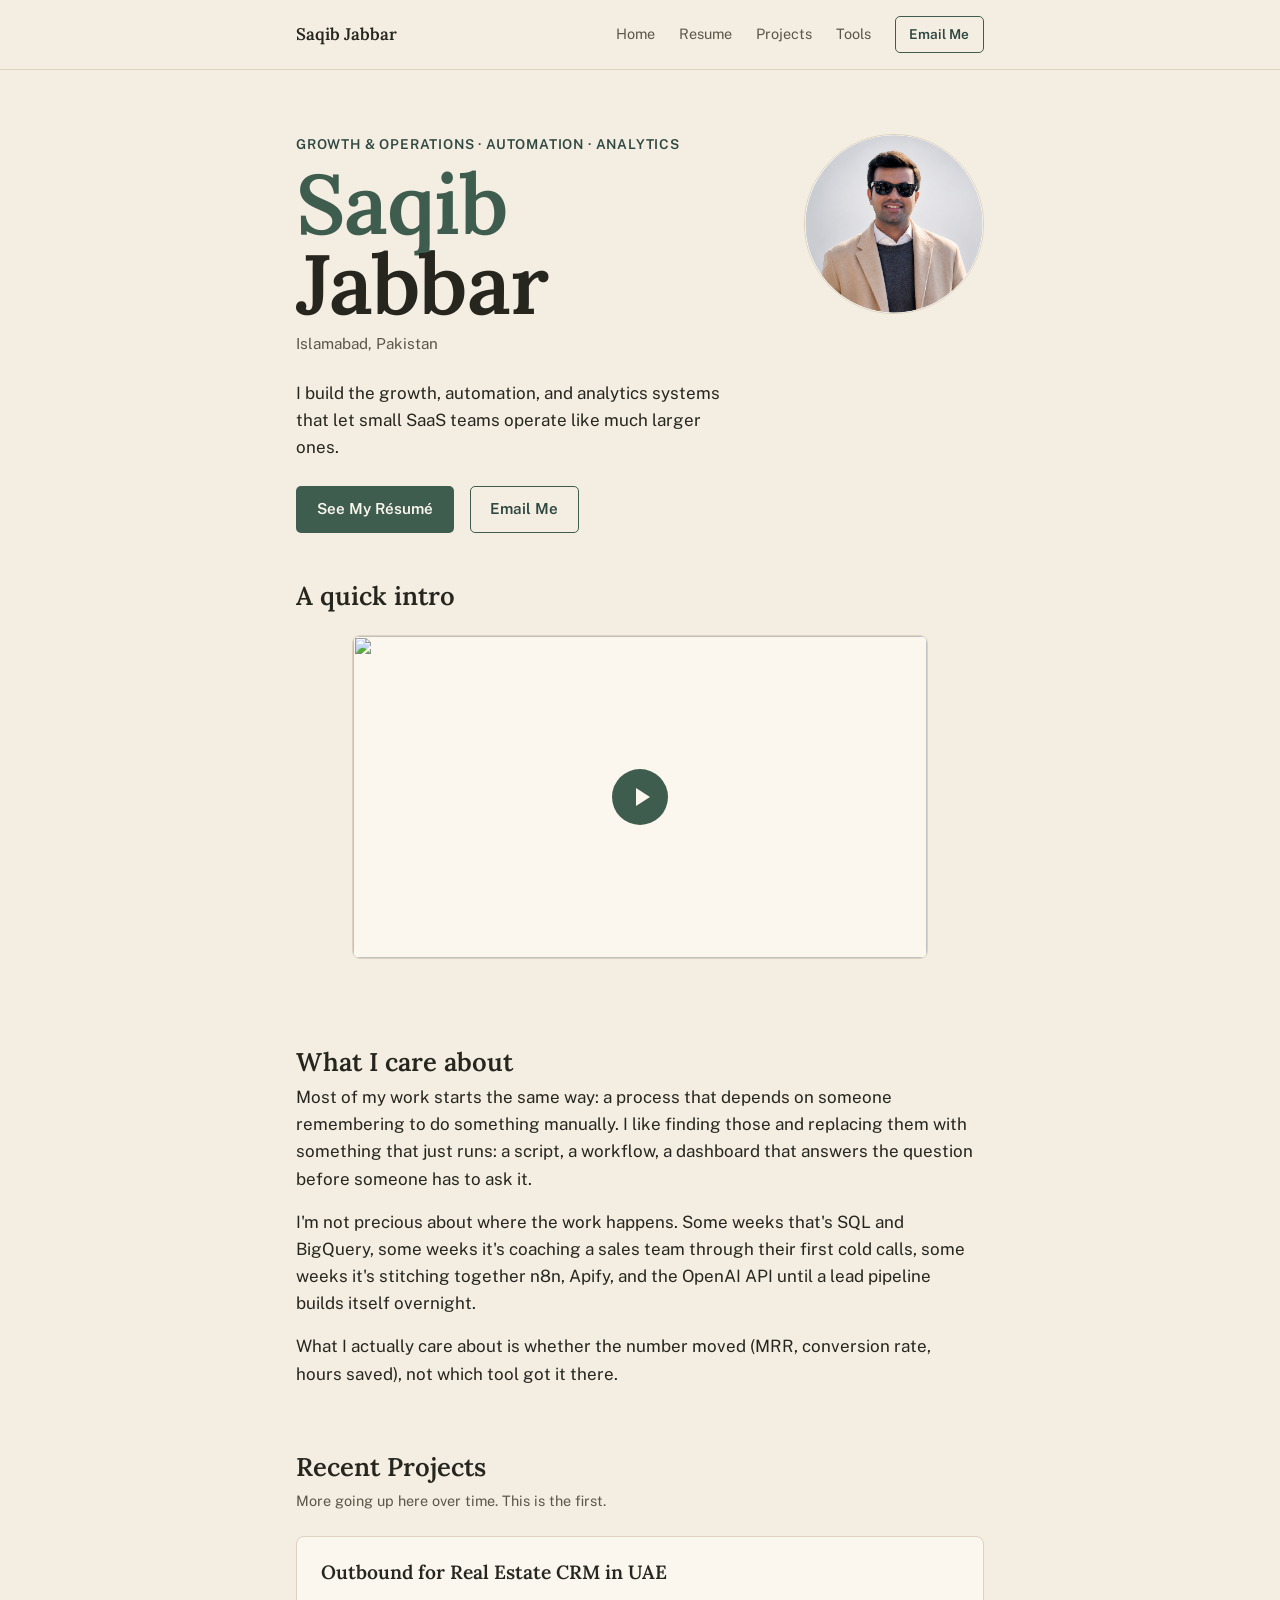
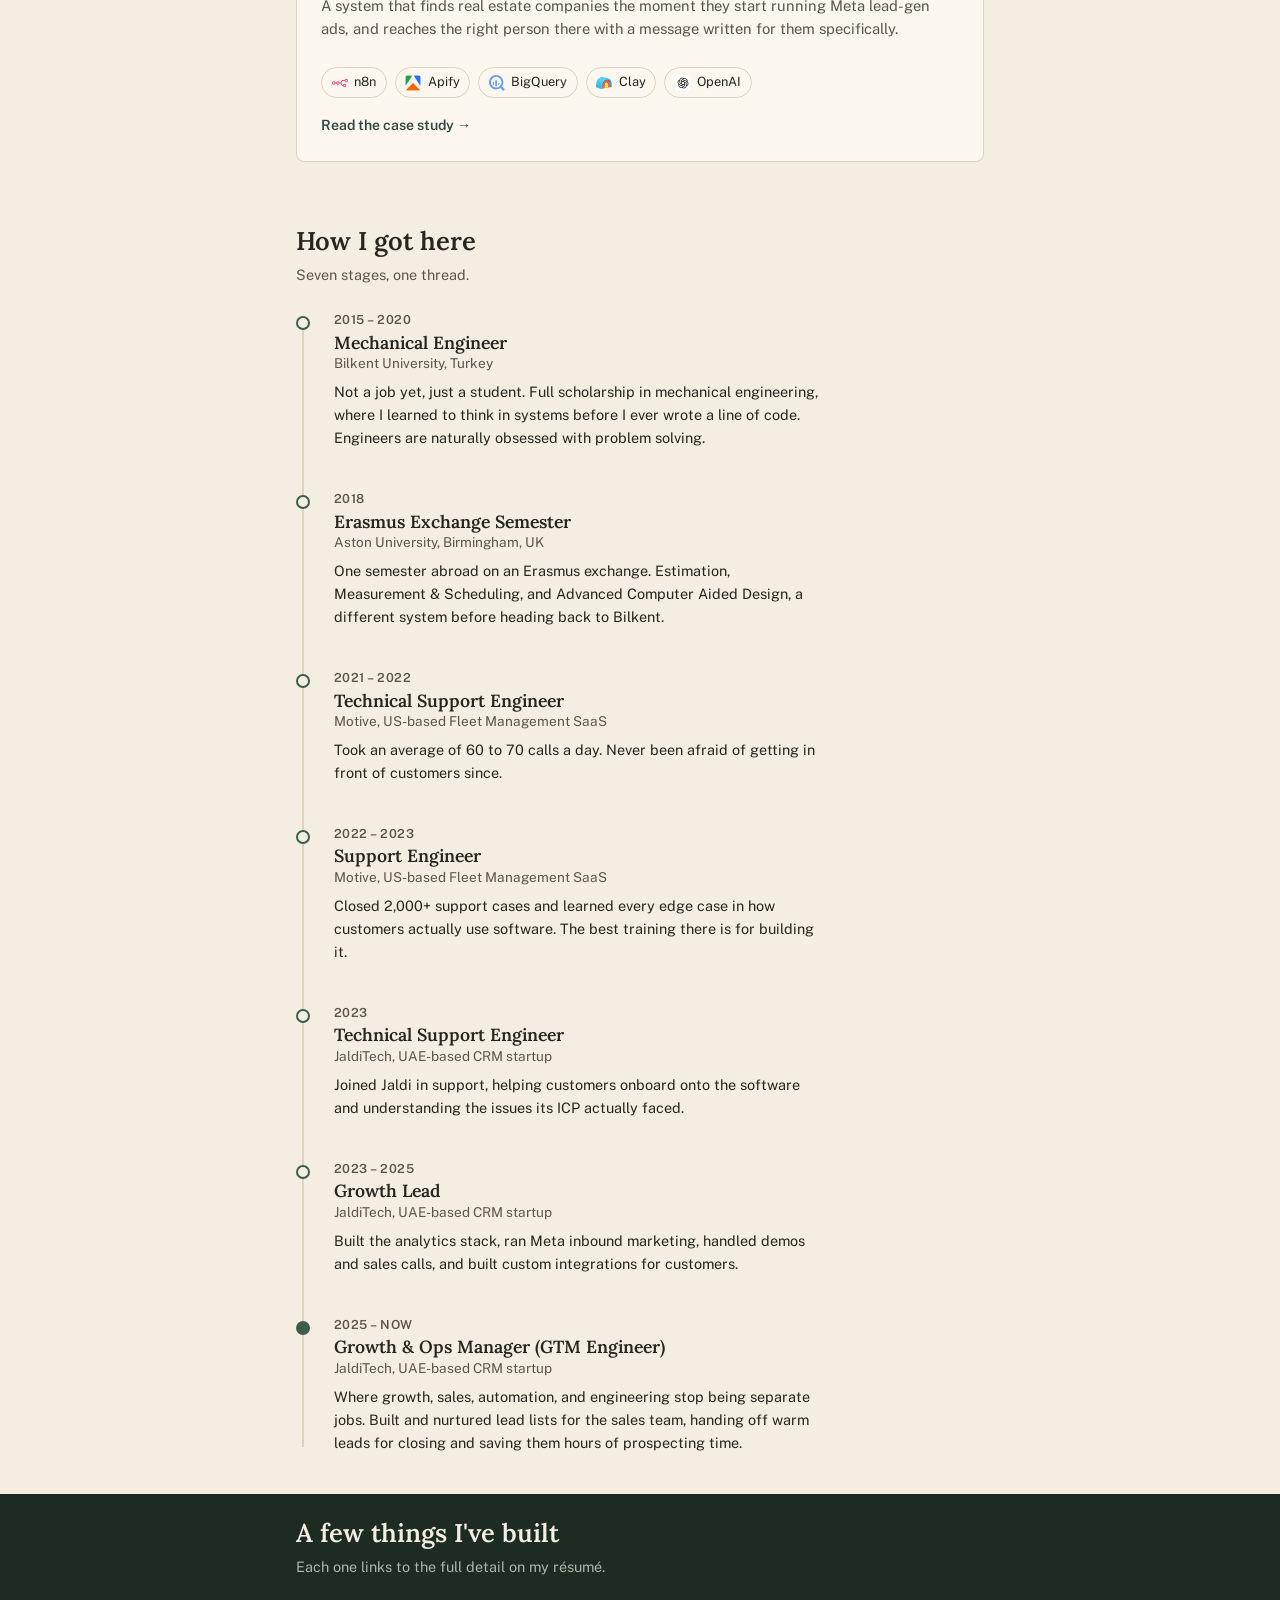
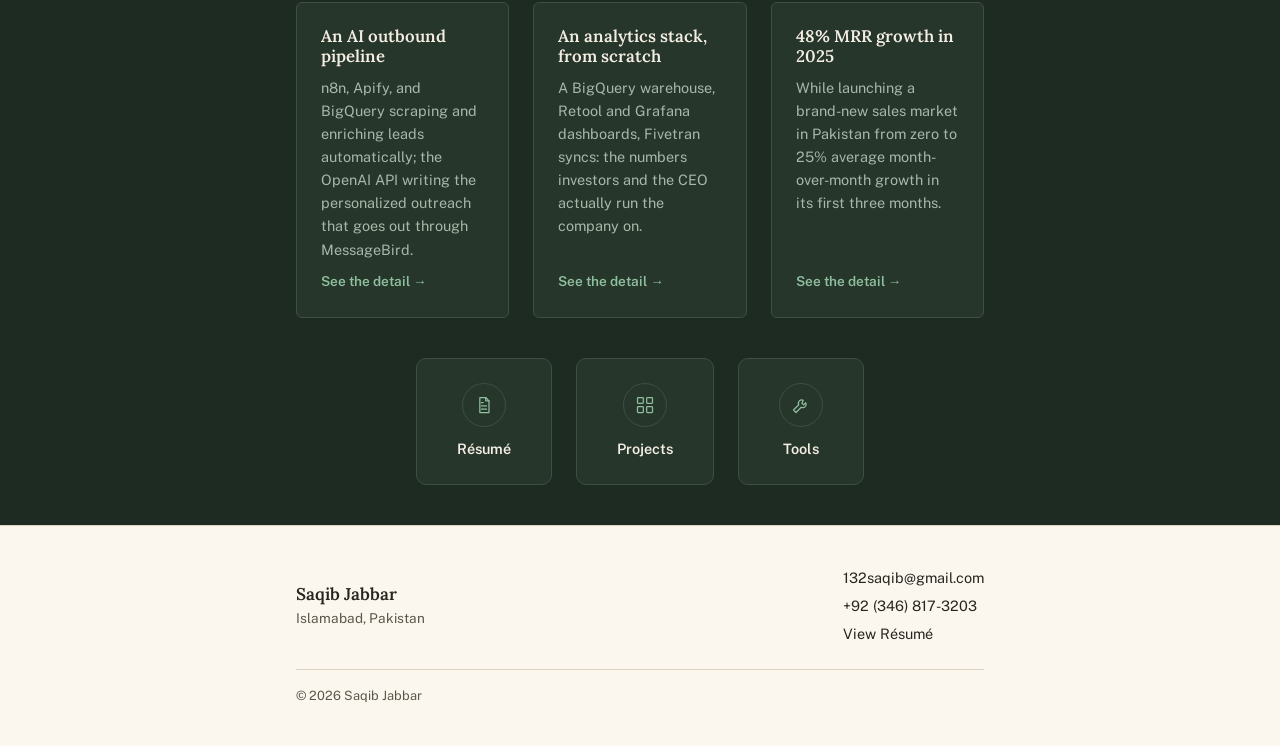
==== commit 208ab89e: "Rework homepage: tighter spacing, reordered sections, fuller journey - Reduce section padding/gaps o" ====
--- a/index.html
+++ b/index.html
@@ -26,7 +26,7 @@
   </div>
 </header>
 
-<main id="top">
+<main id="top" class="home">
 
   <section class="hero wrap">
     <div class="hero__intro">
@@ -49,10 +49,10 @@
 
   <section class="section wrap video-intro">
     <h2 class="section__heading">A quick intro</h2>
-    <div class="video-placeholder" role="img" aria-label="Introduction video placeholder, coming soon">
-      <span class="video-placeholder__play" aria-hidden="true"></span>
-      <span class="video-placeholder__label">Video coming soon</span>
-    </div>
+    <button type="button" class="case-video-thumb" data-video-id="xWIrnavibrg" aria-label="Play the introduction video">
+      <img src="https://img.youtube.com/vi/xWIrnavibrg/maxresdefault.jpg" alt="" />
+      <span class="case-video-thumb__play" aria-hidden="true"></span>
+    </button>
   </section>
 
   <section class="section wrap about">
@@ -80,9 +80,28 @@
     </div>
   </section>
 
+  <section class="section wrap">
+    <h2 class="section__heading">Recent Projects</h2>
+    <p class="section__hint">More going up here over time. This is the first.</p>
+
+    <div class="project-card">
+      <h3>Outbound for Real Estate CRM in UAE</h3>
+      <p>A system that finds real estate companies the moment they start running Meta lead-gen ads,
+      and reaches the right person there with a message written for them specifically.</p>
+      <div class="tool-icons">
+        <span class="tool-icon"><img src="/assets/tools/n8n.svg" alt="" /> n8n</span>
+        <span class="tool-icon"><img src="/assets/tools/apify.png" alt="" /> Apify</span>
+        <span class="tool-icon"><img src="/assets/tools/bigquery.svg" alt="" /> BigQuery</span>
+        <span class="tool-icon"><img src="/assets/tools/clay.png" alt="" /> Clay</span>
+        <span class="tool-icon"><img src="/assets/tools/openai.png" alt="" /> OpenAI</span>
+      </div>
+      <a class="project-link" href="/projects/ai-outbound-pipeline/">Read the case study &rarr;</a>
+    </div>
+  </section>
+
   <section class="section wrap journey">
     <h2 class="section__heading">How I got here</h2>
-    <p class="section__hint">Four jobs, one thread.</p>
+    <p class="section__hint">Seven stages, one thread.</p>
 
     <div class="timeline">
       <div class="timeline__line" aria-hidden="true"></div>
@@ -92,18 +111,42 @@
         <div class="timeline__content">
           <p class="timeline__dates">2015 &ndash; 2020</p>
           <h3 class="timeline__title">Mechanical Engineer</h3>
-          <p class="timeline__org">Bilkent University</p>
-          <p class="timeline__desc">Full scholarship, mechanical engineering, where I learned to
-          think in systems before I ever wrote a line of code.</p>
-        </div>
-      </div>
-
-      <div class="timeline__item">
-        <span class="timeline__dot" aria-hidden="true"></span>
-        <div class="timeline__content">
-          <p class="timeline__dates">2021 &ndash; 2023</p>
+          <p class="timeline__org">Bilkent University, Turkey</p>
+          <p class="timeline__desc">Not a job yet, just a student. Full scholarship in mechanical
+          engineering, where I learned to think in systems before I ever wrote a line of code.
+          Engineers are naturally obsessed with problem solving.</p>
+        </div>
+      </div>
+
+      <div class="timeline__item">
+        <span class="timeline__dot" aria-hidden="true"></span>
+        <div class="timeline__content">
+          <p class="timeline__dates">2018</p>
+          <h3 class="timeline__title">Erasmus Exchange Semester</h3>
+          <p class="timeline__org">Aston University, Birmingham, UK</p>
+          <p class="timeline__desc">One semester abroad on an Erasmus exchange. Estimation,
+          Measurement &amp; Scheduling, and Advanced Computer Aided Design, a different system
+          before heading back to Bilkent.</p>
+        </div>
+      </div>
+
+      <div class="timeline__item">
+        <span class="timeline__dot" aria-hidden="true"></span>
+        <div class="timeline__content">
+          <p class="timeline__dates">2021 &ndash; 2022</p>
           <h3 class="timeline__title">Technical Support Engineer</h3>
-          <p class="timeline__org">KeepTruckin &rarr; JaldiTech</p>
+          <p class="timeline__org">Motive, US-based Fleet Management SaaS</p>
+          <p class="timeline__desc">Took an average of 60 to 70 calls a day. Never been afraid of
+          getting in front of customers since.</p>
+        </div>
+      </div>
+
+      <div class="timeline__item">
+        <span class="timeline__dot" aria-hidden="true"></span>
+        <div class="timeline__content">
+          <p class="timeline__dates">2022 &ndash; 2023</p>
+          <h3 class="timeline__title">Support Engineer</h3>
+          <p class="timeline__org">Motive, US-based Fleet Management SaaS</p>
           <p class="timeline__desc">Closed 2,000+ support cases and learned every edge case in how
           customers actually use software. The best training there is for building it.</p>
         </div>
@@ -112,22 +155,34 @@
       <div class="timeline__item">
         <span class="timeline__dot" aria-hidden="true"></span>
         <div class="timeline__content">
+          <p class="timeline__dates">2023</p>
+          <h3 class="timeline__title">Technical Support Engineer</h3>
+          <p class="timeline__org">JaldiTech, UAE-based CRM startup</p>
+          <p class="timeline__desc">Joined Jaldi in support, helping customers onboard onto the
+          software and understanding the issues its ICP actually faced.</p>
+        </div>
+      </div>
+
+      <div class="timeline__item">
+        <span class="timeline__dot" aria-hidden="true"></span>
+        <div class="timeline__content">
           <p class="timeline__dates">2023 &ndash; 2025</p>
           <h3 class="timeline__title">Growth Lead</h3>
-          <p class="timeline__org">JaldiTech</p>
-          <p class="timeline__desc">Built the analytics stack, then the Pakistan sales market, then
-          the automation to run both without adding headcount.</p>
+          <p class="timeline__org">JaldiTech, UAE-based CRM startup</p>
+          <p class="timeline__desc">Built the analytics stack, ran Meta inbound marketing, handled
+          demos and sales calls, and built custom integrations for customers.</p>
         </div>
       </div>
 
       <div class="timeline__item timeline__item--current">
         <span class="timeline__dot" aria-hidden="true"></span>
         <div class="timeline__content">
-          <p class="timeline__dates">Now</p>
-          <h3 class="timeline__title">GTM Engineer</h3>
-          <p class="timeline__org">JaldiTech</p>
-          <p class="timeline__desc">Where growth, automation, and engineering stop being separate
-          jobs.</p>
+          <p class="timeline__dates">2025 &ndash; Now</p>
+          <h3 class="timeline__title">Growth &amp; Ops Manager (GTM Engineer)</h3>
+          <p class="timeline__org">JaldiTech, UAE-based CRM startup</p>
+          <p class="timeline__desc">Where growth, sales, automation, and engineering stop being
+          separate jobs. Built and nurtured lead lists for the sales team, handing off warm leads
+          for closing and saving them hours of prospecting time.</p>
         </div>
       </div>
     </div>
--- a/css/styles.css
+++ b/css/styles.css
@@ -280,6 +280,20 @@
   padding-bottom: var(--space-5);
 }
 
+/* Tighter section rhythm on the homepage specifically */
+.home .section {
+  padding-top: var(--space-3);
+  padding-bottom: var(--space-4);
+}
+
+.home .hero {
+  padding-bottom: var(--space-3);
+}
+
+.video-intro .case-video-thumb {
+  margin-top: var(--space-3);
+}
+
 .section__heading {
   font-size: 1.6rem;
   margin-bottom: var(--space-1);
@@ -300,47 +314,6 @@
 
 .section--dark .section__heading { color: var(--color-dark-text); }
 .section--dark .section__hint { color: var(--color-dark-text-muted); }
-
-/* ---------------------------------------------------------
-   Landing — Video intro
---------------------------------------------------------- */
-.video-placeholder {
-  aspect-ratio: 16 / 9;
-  max-width: 42rem;
-  margin: 0 auto;
-  display: flex;
-  flex-direction: column;
-  align-items: center;
-  justify-content: center;
-  gap: var(--space-2);
-  background: var(--color-bg-raised);
-  border: 1px solid var(--color-border);
-  border-radius: 8px;
-}
-
-.video-placeholder__play {
-  position: relative;
-  width: 64px;
-  height: 64px;
-  border-radius: 50%;
-  background: var(--color-accent);
-}
-
-.video-placeholder__play::after {
-  content: "";
-  position: absolute;
-  top: 50%;
-  left: 56%;
-  transform: translate(-50%, -50%);
-  border-style: solid;
-  border-width: 10px 0 10px 16px;
-  border-color: transparent transparent transparent var(--color-bg-raised);
-}
-
-.video-placeholder__label {
-  font-size: 0.85rem;
-  color: var(--color-text-muted);
-}
 
 /* ---------------------------------------------------------
    Landing — About / values
@@ -704,12 +677,27 @@
   justify-content: center;
   gap: var(--space-2);
   aspect-ratio: 16 / 9;
+  width: 100%;
   max-width: 36rem;
   margin: 0 auto var(--space-3);
+  padding: 0;
   background: var(--color-bg-raised);
   border: 1px solid var(--color-border);
   border-radius: 8px;
   overflow: hidden;
+  font: inherit;
+  cursor: pointer;
+  appearance: none;
+}
+
+.case-video-thumb__iframe {
+  display: block;
+  width: 100%;
+  max-width: 36rem;
+  aspect-ratio: 16 / 9;
+  margin: 0 auto var(--space-3);
+  border: 1px solid var(--color-border);
+  border-radius: 8px;
 }
 
 .case-video-thumb img {
@@ -727,6 +715,11 @@
   height: 56px;
   border-radius: 50%;
   background: var(--color-accent);
+  transition: transform 0.15s ease;
+}
+
+.case-video-thumb:hover .case-video-thumb__play {
+  transform: scale(1.08);
 }
 
 .case-video-thumb__play::after {
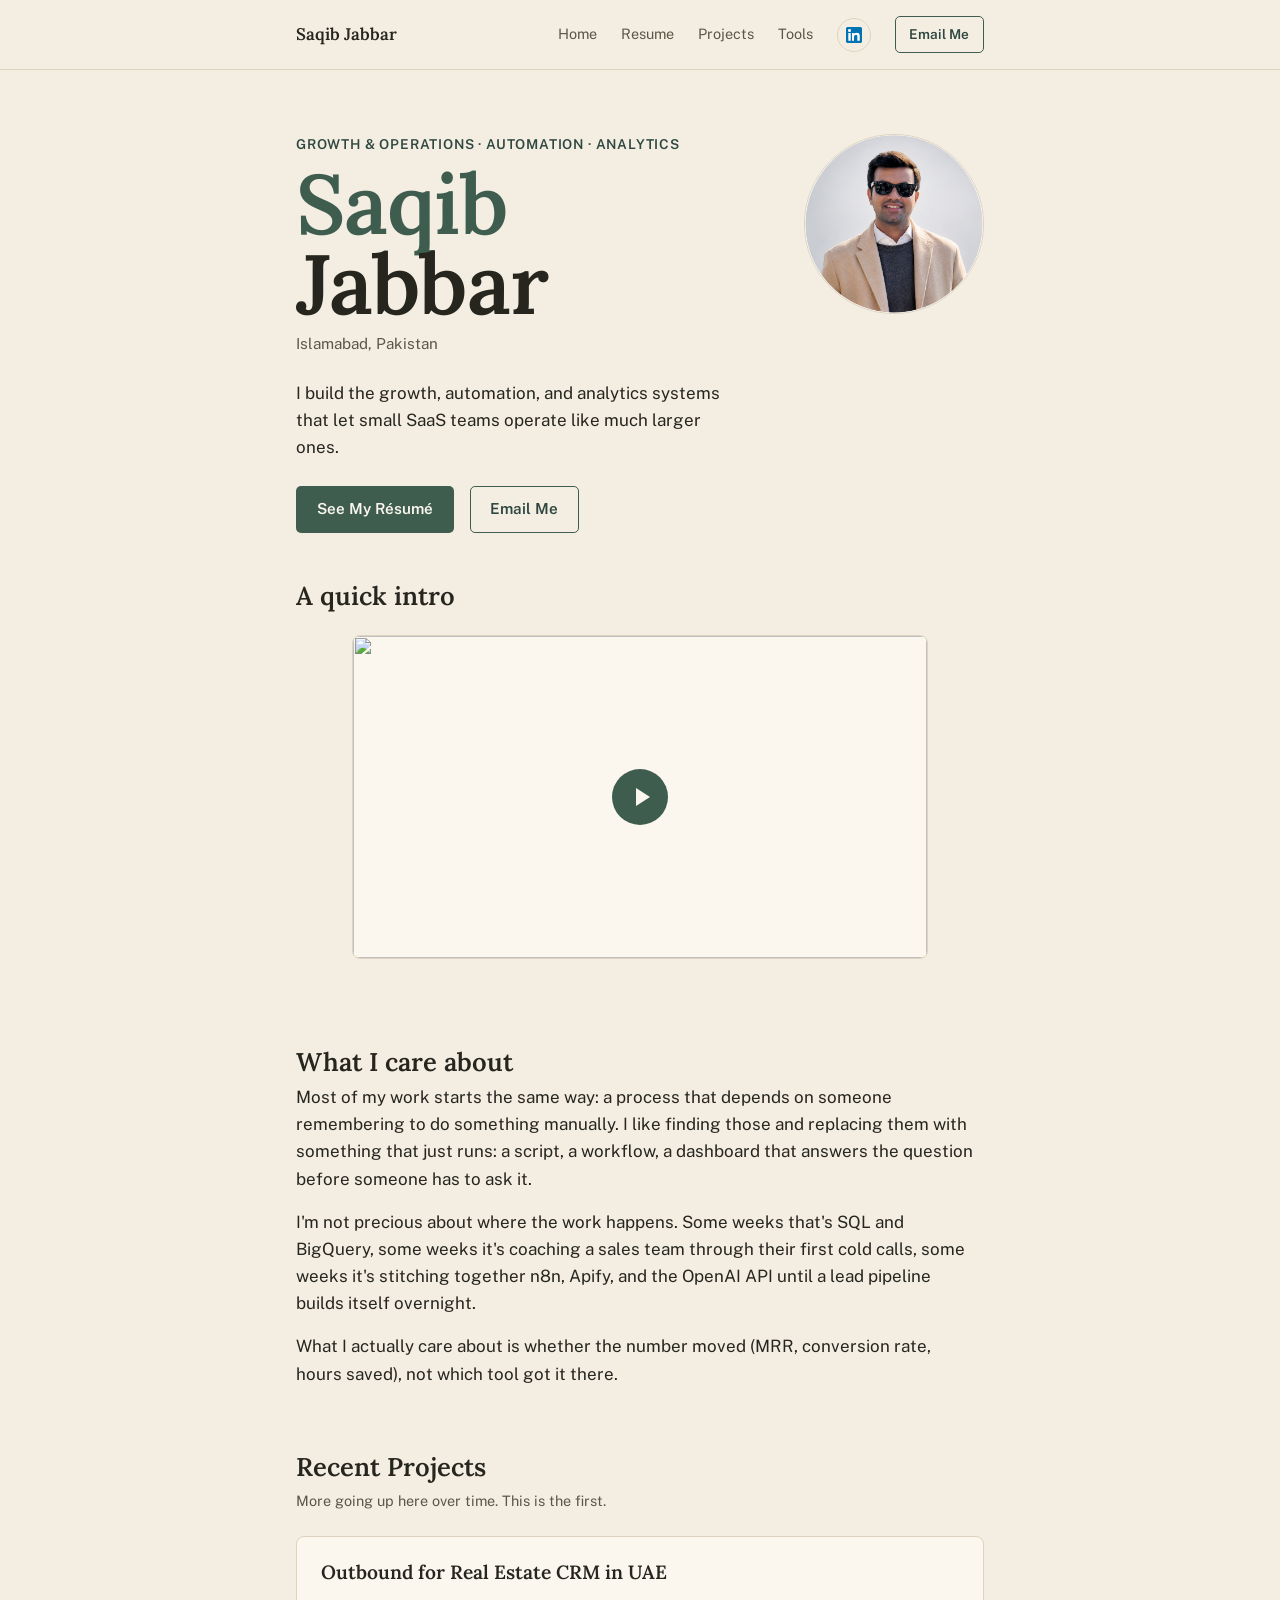
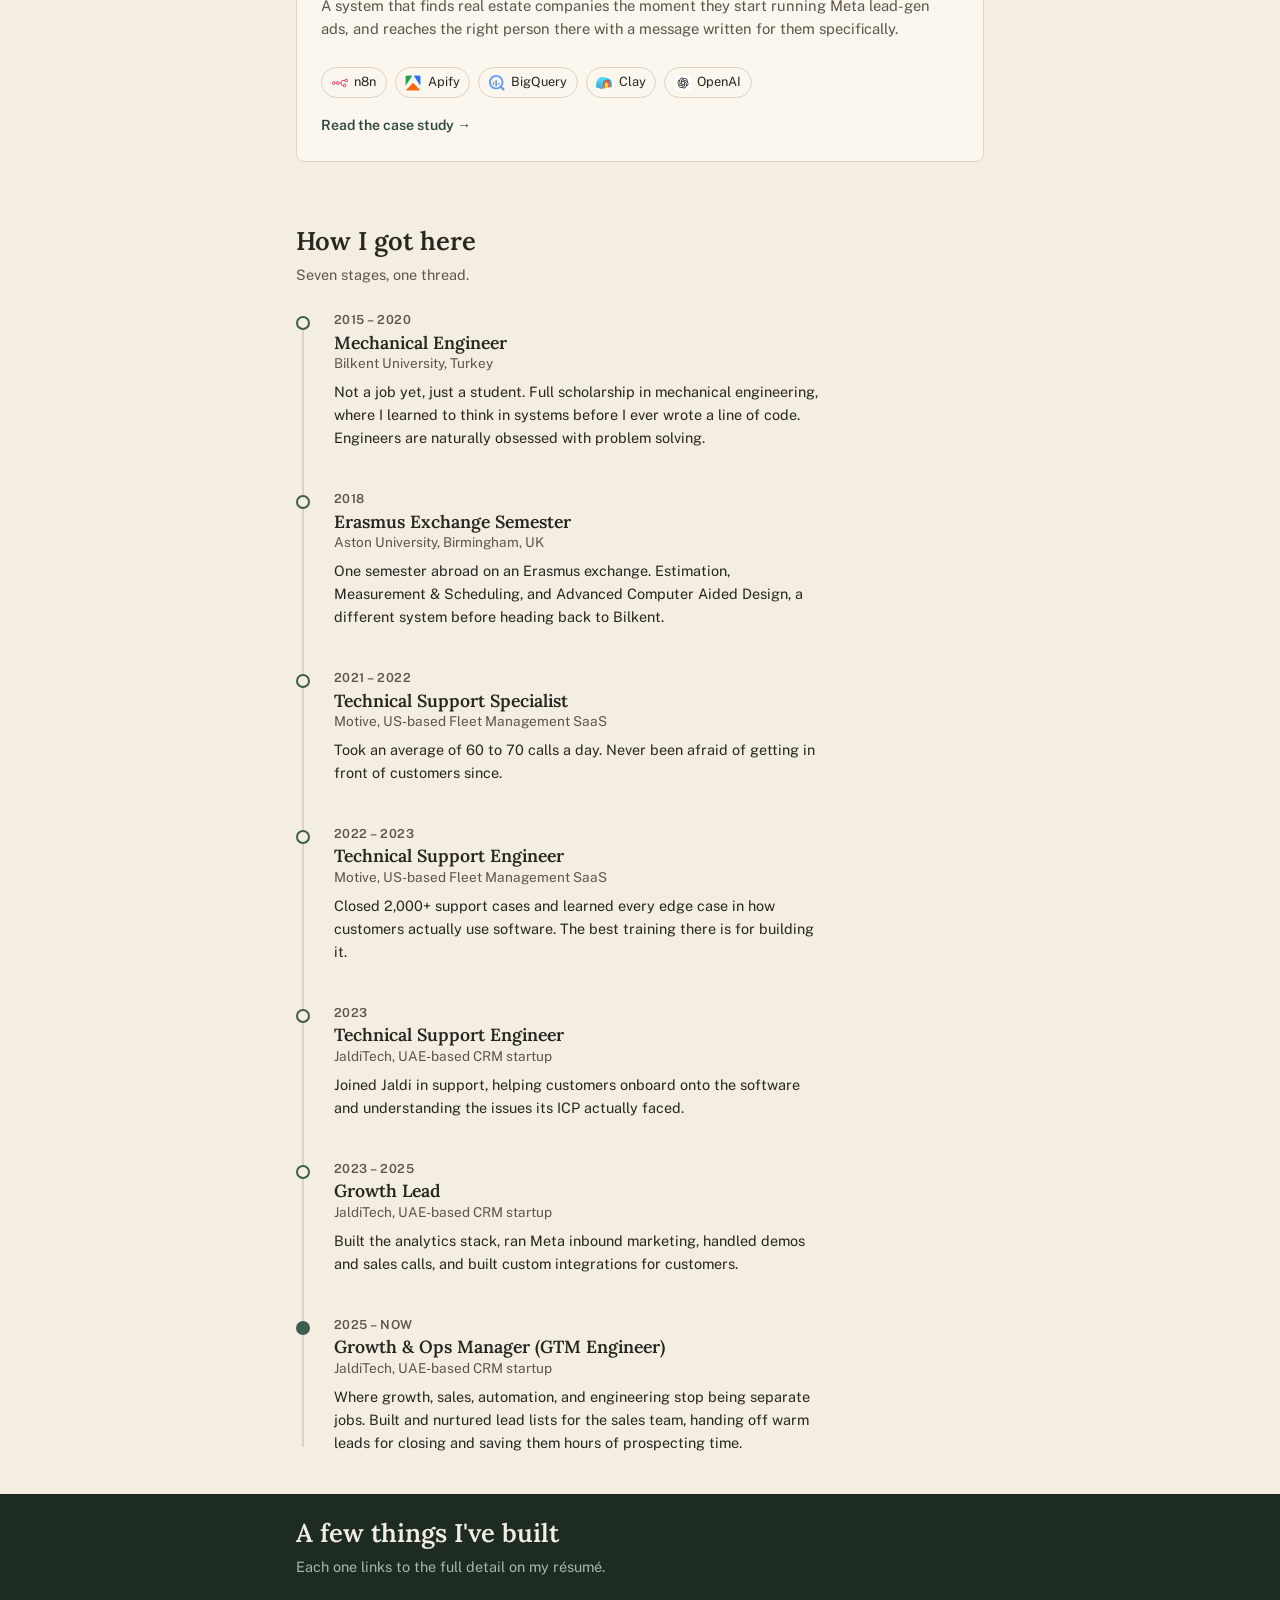
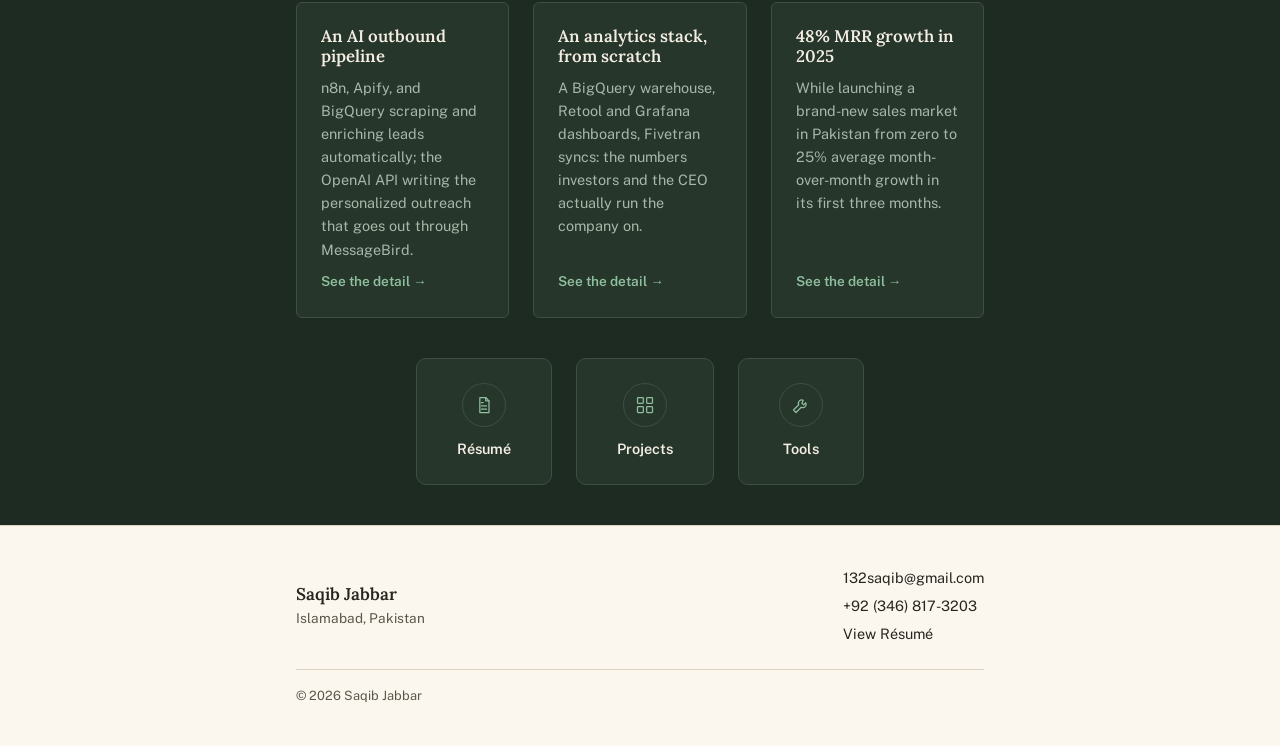
==== commit aa8af48b: "Add LinkedIn button to header, fix job titles in journey timeline Small icon-only LinkedIn link in t" ====
--- a/index.html
+++ b/index.html
@@ -22,6 +22,9 @@
       <a href="/projects/">Projects</a>
       <a href="/tools/">Tools</a>
     </nav>
+    <a class="icon-btn" href="https://www.linkedin.com/in/saqib-jabbar-b4a64921/" target="_blank" rel="noopener" aria-label="LinkedIn profile">
+      <img src="/assets/linkedin.png" alt="" />
+    </a>
     <a class="btn btn--ghost btn--small" href="mailto:132saqib@gmail.com">Email Me</a>
   </div>
 </header>
@@ -134,7 +137,7 @@
         <span class="timeline__dot" aria-hidden="true"></span>
         <div class="timeline__content">
           <p class="timeline__dates">2021 &ndash; 2022</p>
-          <h3 class="timeline__title">Technical Support Engineer</h3>
+          <h3 class="timeline__title">Technical Support Specialist</h3>
           <p class="timeline__org">Motive, US-based Fleet Management SaaS</p>
           <p class="timeline__desc">Took an average of 60 to 70 calls a day. Never been afraid of
           getting in front of customers since.</p>
@@ -145,7 +148,7 @@
         <span class="timeline__dot" aria-hidden="true"></span>
         <div class="timeline__content">
           <p class="timeline__dates">2022 &ndash; 2023</p>
-          <h3 class="timeline__title">Support Engineer</h3>
+          <h3 class="timeline__title">Technical Support Engineer</h3>
           <p class="timeline__org">Motive, US-based Fleet Management SaaS</p>
           <p class="timeline__desc">Closed 2,000+ support cases and learned every edge case in how
           customers actually use software. The best training there is for building it.</p>
--- a/css/styles.css
+++ b/css/styles.css
@@ -149,6 +149,29 @@
   font-size: 0.85rem;
   padding: 0.5em 1em;
   flex-shrink: 0;
+}
+
+.icon-btn {
+  display: flex;
+  align-items: center;
+  justify-content: center;
+  width: 34px;
+  height: 34px;
+  flex-shrink: 0;
+  border-radius: 50%;
+  border: 1px solid var(--color-border);
+  transition: border-color 0.15s ease;
+}
+
+.icon-btn:hover {
+  border-color: var(--color-accent);
+}
+
+.icon-btn img {
+  width: 18px;
+  height: 18px;
+  border-radius: 3px;
+  object-fit: contain;
 }
 
 /* ---------------------------------------------------------
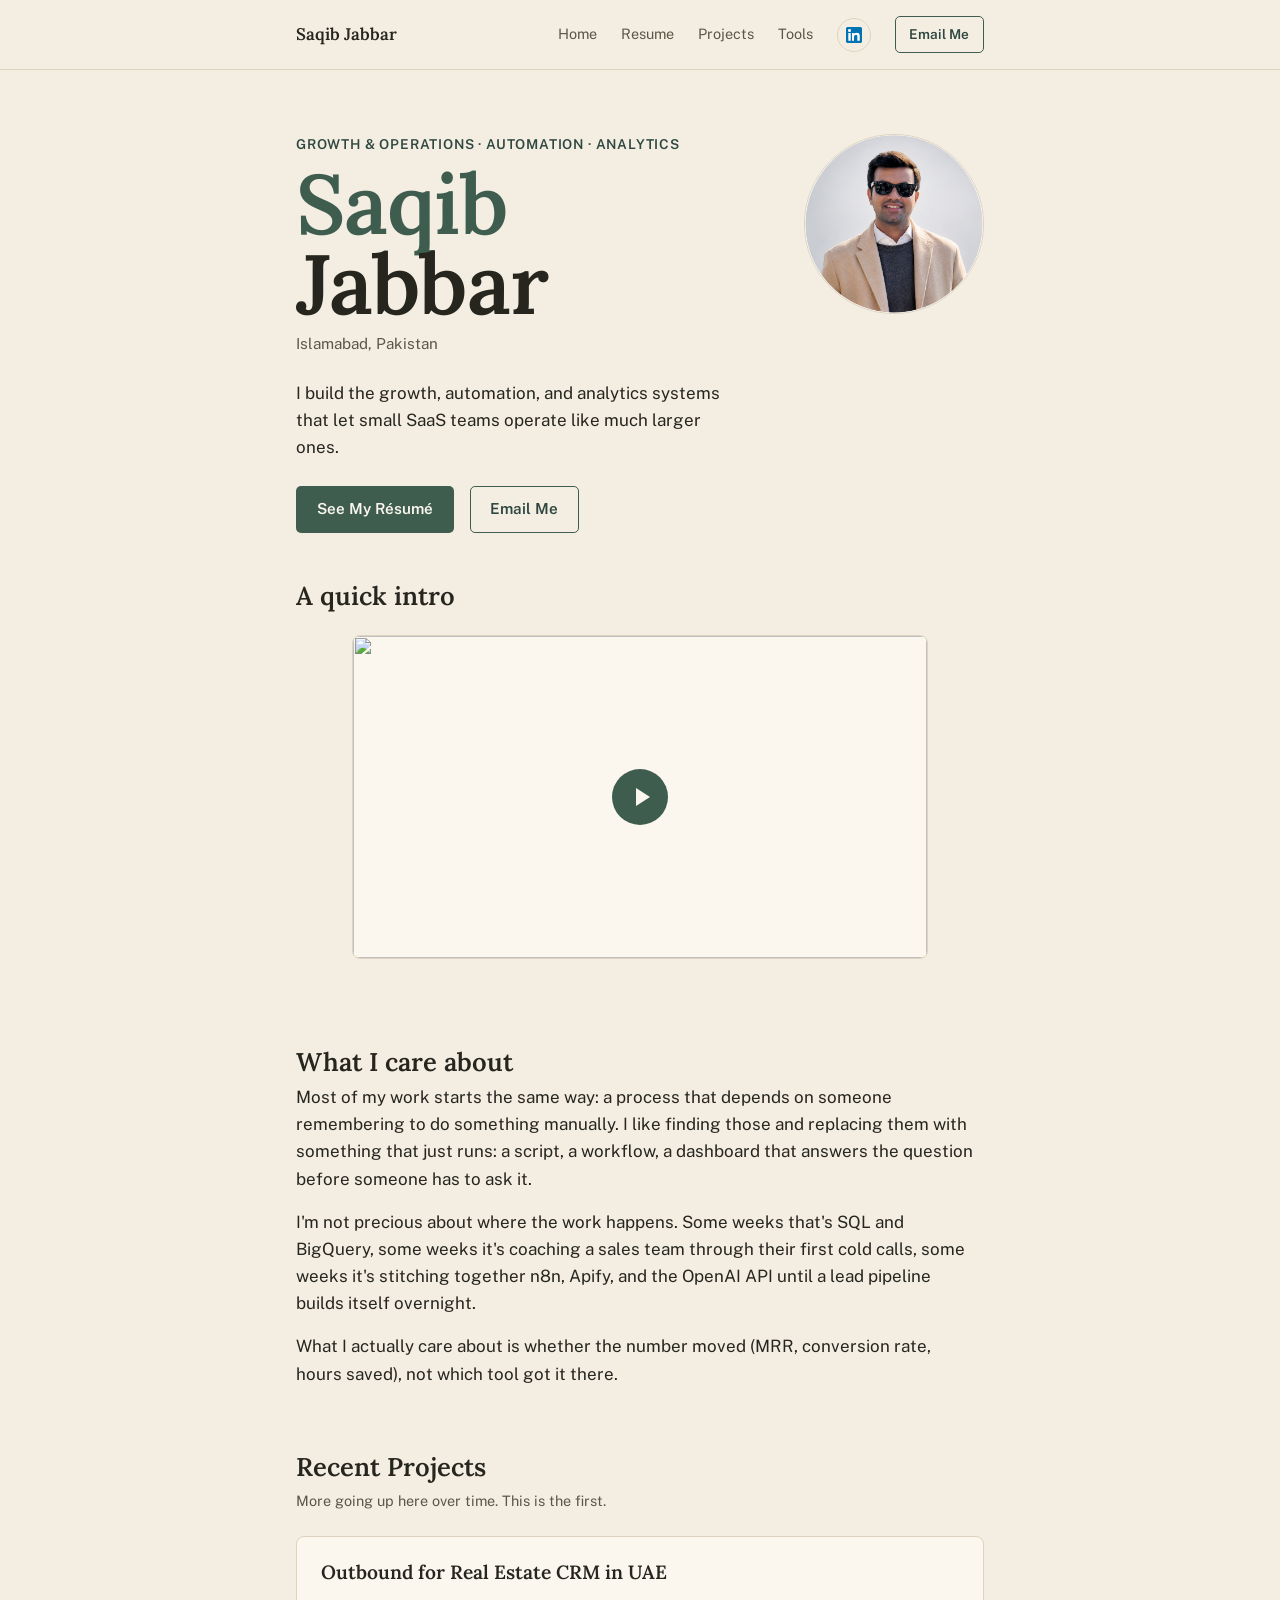
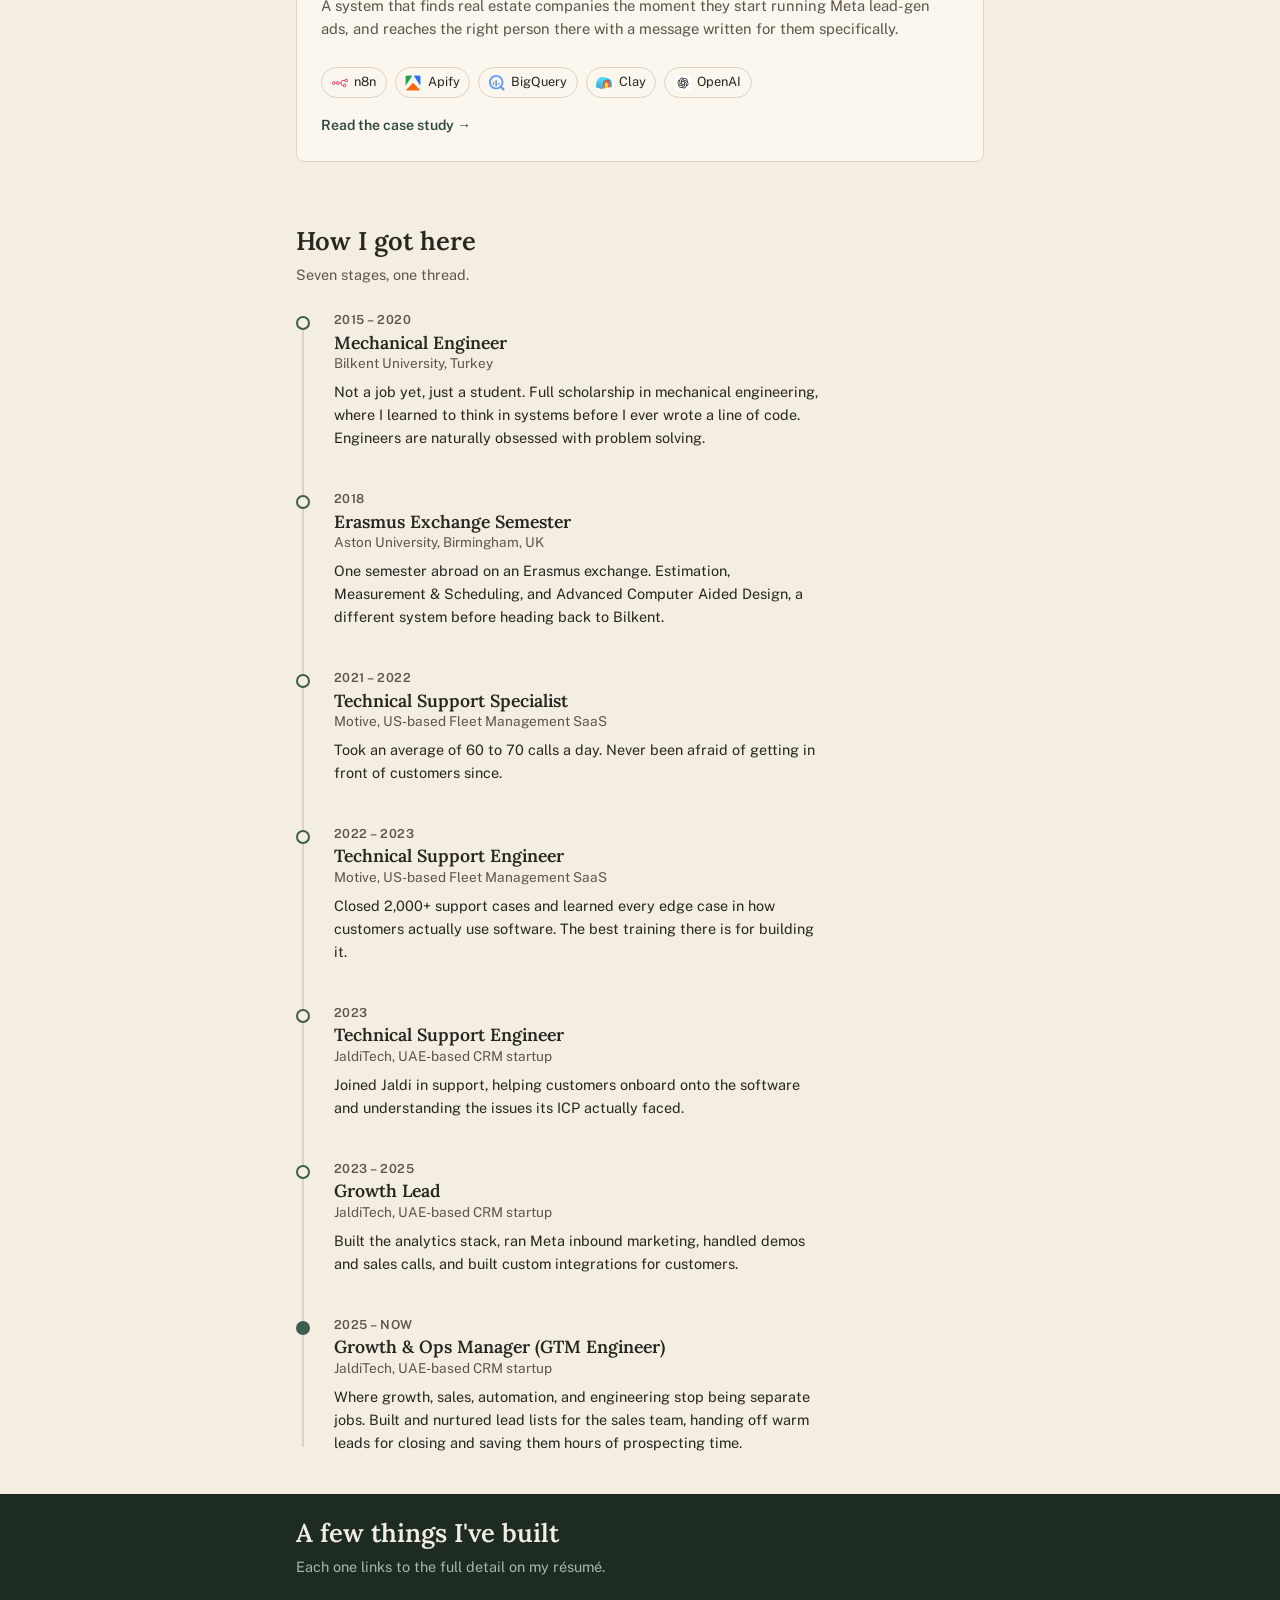
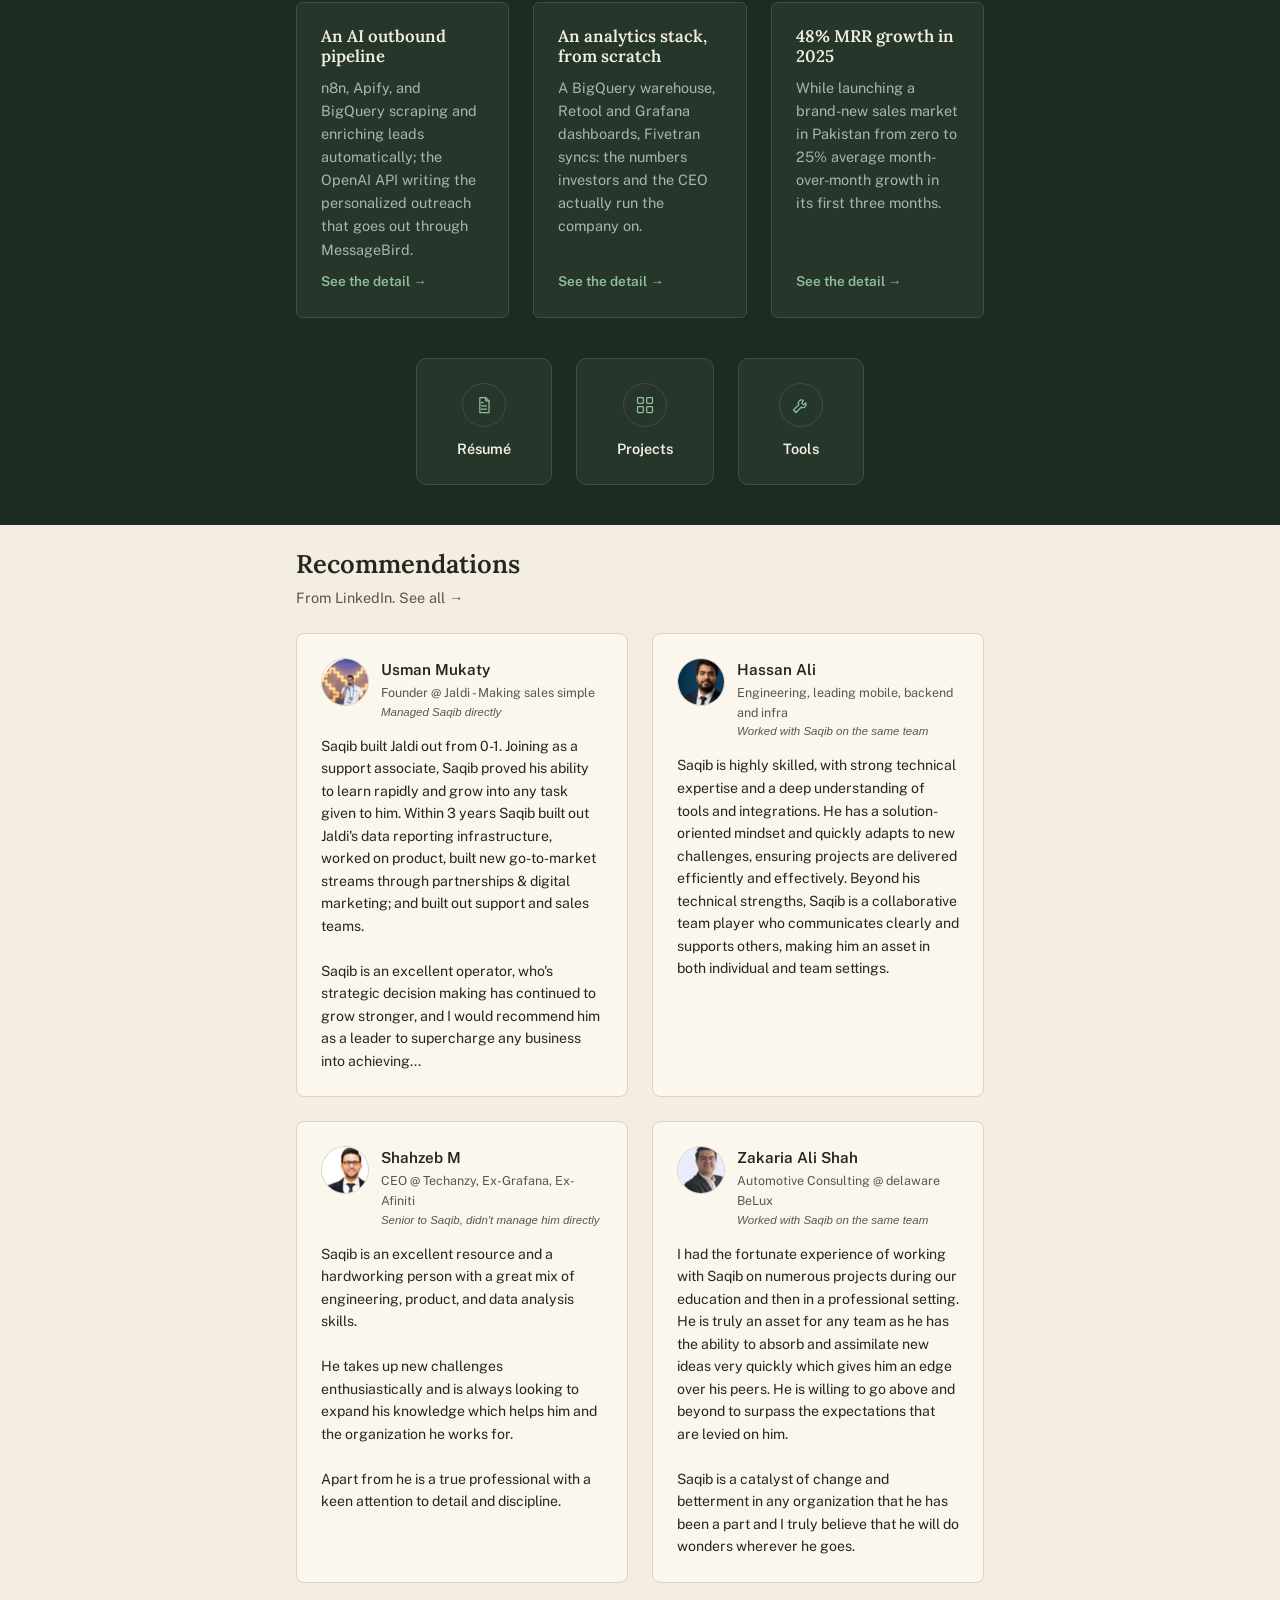
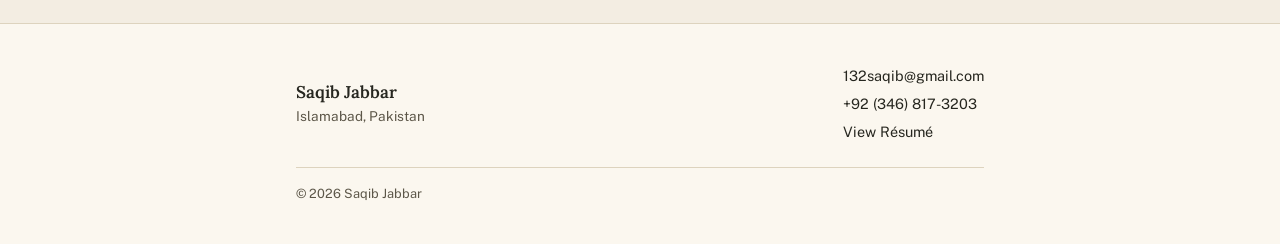
==== commit 36f7e05a: "Add Recommendations section, fix resume page portrait bug - New Recommendations section on homepage " ====
--- a/index.html
+++ b/index.html
@@ -240,6 +240,69 @@
     </div>
   </section>
 
+  <section class="section wrap">
+    <h2 class="section__heading">Recommendations</h2>
+    <p class="section__hint">From LinkedIn. <a href="https://www.linkedin.com/in/saqib-jabbar-b4a64921/details/recommendations/?detailScreenTabIndex=0" target="_blank" rel="noopener">See all &rarr;</a></p>
+
+    <div class="testimonials">
+      <div class="testimonial-card">
+        <a class="testimonial-card__person" href="https://www.linkedin.com/in/usmanmukaty/" target="_blank" rel="noopener">
+          <img class="testimonial-card__avatar" src="/assets/testimonials/avatar-usman.png" alt="Usman Mukaty" />
+          <span class="testimonial-card__who">
+            <span class="testimonial-card__name">Usman Mukaty</span>
+            <span class="testimonial-card__title">Founder @ Jaldi - Making sales simple</span>
+            <span class="testimonial-card__rel">Managed Saqib directly</span>
+          </span>
+        </a>
+        <p class="testimonial-card__quote">Saqib built Jaldi out from 0-1. Joining as a support associate, Saqib proved his ability to learn rapidly and grow into any task given to him. Within 3 years Saqib built out Jaldi's data reporting infrastructure, worked on product, built new go-to-market streams through partnerships & digital marketing; and built out support and sales teams.
+
+Saqib is an excellent operator, who's strategic decision making has continued to grow stronger, and I would recommend him as a leader to supercharge any business into achieving...</p>
+      </div>
+
+      <div class="testimonial-card">
+        <a class="testimonial-card__person" href="https://www.linkedin.com/in/mhasanali95/" target="_blank" rel="noopener">
+          <img class="testimonial-card__avatar" src="/assets/testimonials/avatar-hassan.png" alt="Hassan Ali" />
+          <span class="testimonial-card__who">
+            <span class="testimonial-card__name">Hassan Ali</span>
+            <span class="testimonial-card__title">Engineering, leading mobile, backend and infra</span>
+            <span class="testimonial-card__rel">Worked with Saqib on the same team</span>
+          </span>
+        </a>
+        <p class="testimonial-card__quote">Saqib is highly skilled, with strong technical expertise and a deep understanding of tools and integrations. He has a solution-oriented mindset and quickly adapts to new challenges, ensuring projects are delivered efficiently and effectively. Beyond his technical strengths, Saqib is a collaborative team player who communicates clearly and supports others, making him an asset in both individual and team settings.</p>
+      </div>
+
+      <div class="testimonial-card">
+        <a class="testimonial-card__person" href="https://www.linkedin.com/in/mhmdshahzeb/" target="_blank" rel="noopener">
+          <img class="testimonial-card__avatar" src="/assets/testimonials/avatar-shahzeb.png" alt="Shahzeb M" />
+          <span class="testimonial-card__who">
+            <span class="testimonial-card__name">Shahzeb M</span>
+            <span class="testimonial-card__title">CEO @ Techanzy, Ex-Grafana, Ex-Afiniti</span>
+            <span class="testimonial-card__rel">Senior to Saqib, didn't manage him directly</span>
+          </span>
+        </a>
+        <p class="testimonial-card__quote">Saqib is an excellent resource and a hardworking person with a great mix of engineering, product, and data analysis skills.
+
+He takes up new challenges enthusiastically and is always looking to expand his knowledge which helps him and the organization he works for.
+
+Apart from he is a true professional with a keen attention to detail and discipline.</p>
+      </div>
+
+      <div class="testimonial-card">
+        <a class="testimonial-card__person" href="https://www.linkedin.com/in/zakariaalishah/" target="_blank" rel="noopener">
+          <img class="testimonial-card__avatar" src="/assets/testimonials/avatar-zakaria.png" alt="Zakaria Ali Shah" />
+          <span class="testimonial-card__who">
+            <span class="testimonial-card__name">Zakaria Ali Shah</span>
+            <span class="testimonial-card__title">Automotive Consulting @ delaware BeLux</span>
+            <span class="testimonial-card__rel">Worked with Saqib on the same team</span>
+          </span>
+        </a>
+        <p class="testimonial-card__quote">I had the fortunate experience of working with Saqib on numerous projects during our education and then in a professional setting. He is truly an asset for any team as he has the ability to absorb and assimilate new ideas very quickly which gives him an edge over his peers. He is willing to go above and beyond to surpass the expectations that are levied on him.
+
+Saqib is a catalyst of change and betterment in any organization that he has been a part and I truly believe that he will do wonders wherever he goes.</p>
+      </div>
+    </div>
+  </section>
+
 </main>
 
 <footer id="contact" class="site-footer">
--- a/css/styles.css
+++ b/css/styles.css
@@ -530,6 +530,69 @@
 }
 
 /* ---------------------------------------------------------
+   Landing — Recommendations
+--------------------------------------------------------- */
+.testimonials {
+  display: grid;
+  grid-template-columns: repeat(2, 1fr);
+  gap: var(--space-3);
+  margin-top: var(--space-3);
+}
+
+.testimonial-card {
+  display: flex;
+  flex-direction: column;
+  gap: 0.8em;
+  padding: var(--space-3);
+  background: var(--color-bg-raised);
+  border: 1px solid var(--color-border);
+  border-radius: 8px;
+}
+
+.testimonial-card__person {
+  display: flex;
+  align-items: flex-start;
+  gap: 0.7em;
+}
+
+.testimonial-card__avatar {
+  width: 48px;
+  height: 48px;
+  border-radius: 50%;
+  object-fit: cover;
+  flex-shrink: 0;
+  border: 1px solid var(--color-border);
+}
+
+.testimonial-card__who {
+  display: flex;
+  flex-direction: column;
+}
+
+.testimonial-card__name {
+  font-weight: 600;
+  font-size: 0.95rem;
+  color: var(--color-text);
+}
+
+.testimonial-card__title {
+  font-size: 0.78rem;
+  color: var(--color-text-muted);
+}
+
+.testimonial-card__rel {
+  font-size: 0.72rem;
+  color: var(--color-text-muted);
+  font-style: italic;
+}
+
+.testimonial-card__quote {
+  font-size: 0.88rem;
+  color: var(--color-text);
+  white-space: pre-line;
+}
+
+/* ---------------------------------------------------------
    Stub pages (Projects, Tools — coming soon)
 --------------------------------------------------------- */
 .stub {
@@ -1258,6 +1321,10 @@
     grid-template-columns: 1fr;
   }
 
+  .testimonials {
+    grid-template-columns: 1fr;
+  }
+
   .flow-diagram {
     flex-direction: column;
     align-items: center;
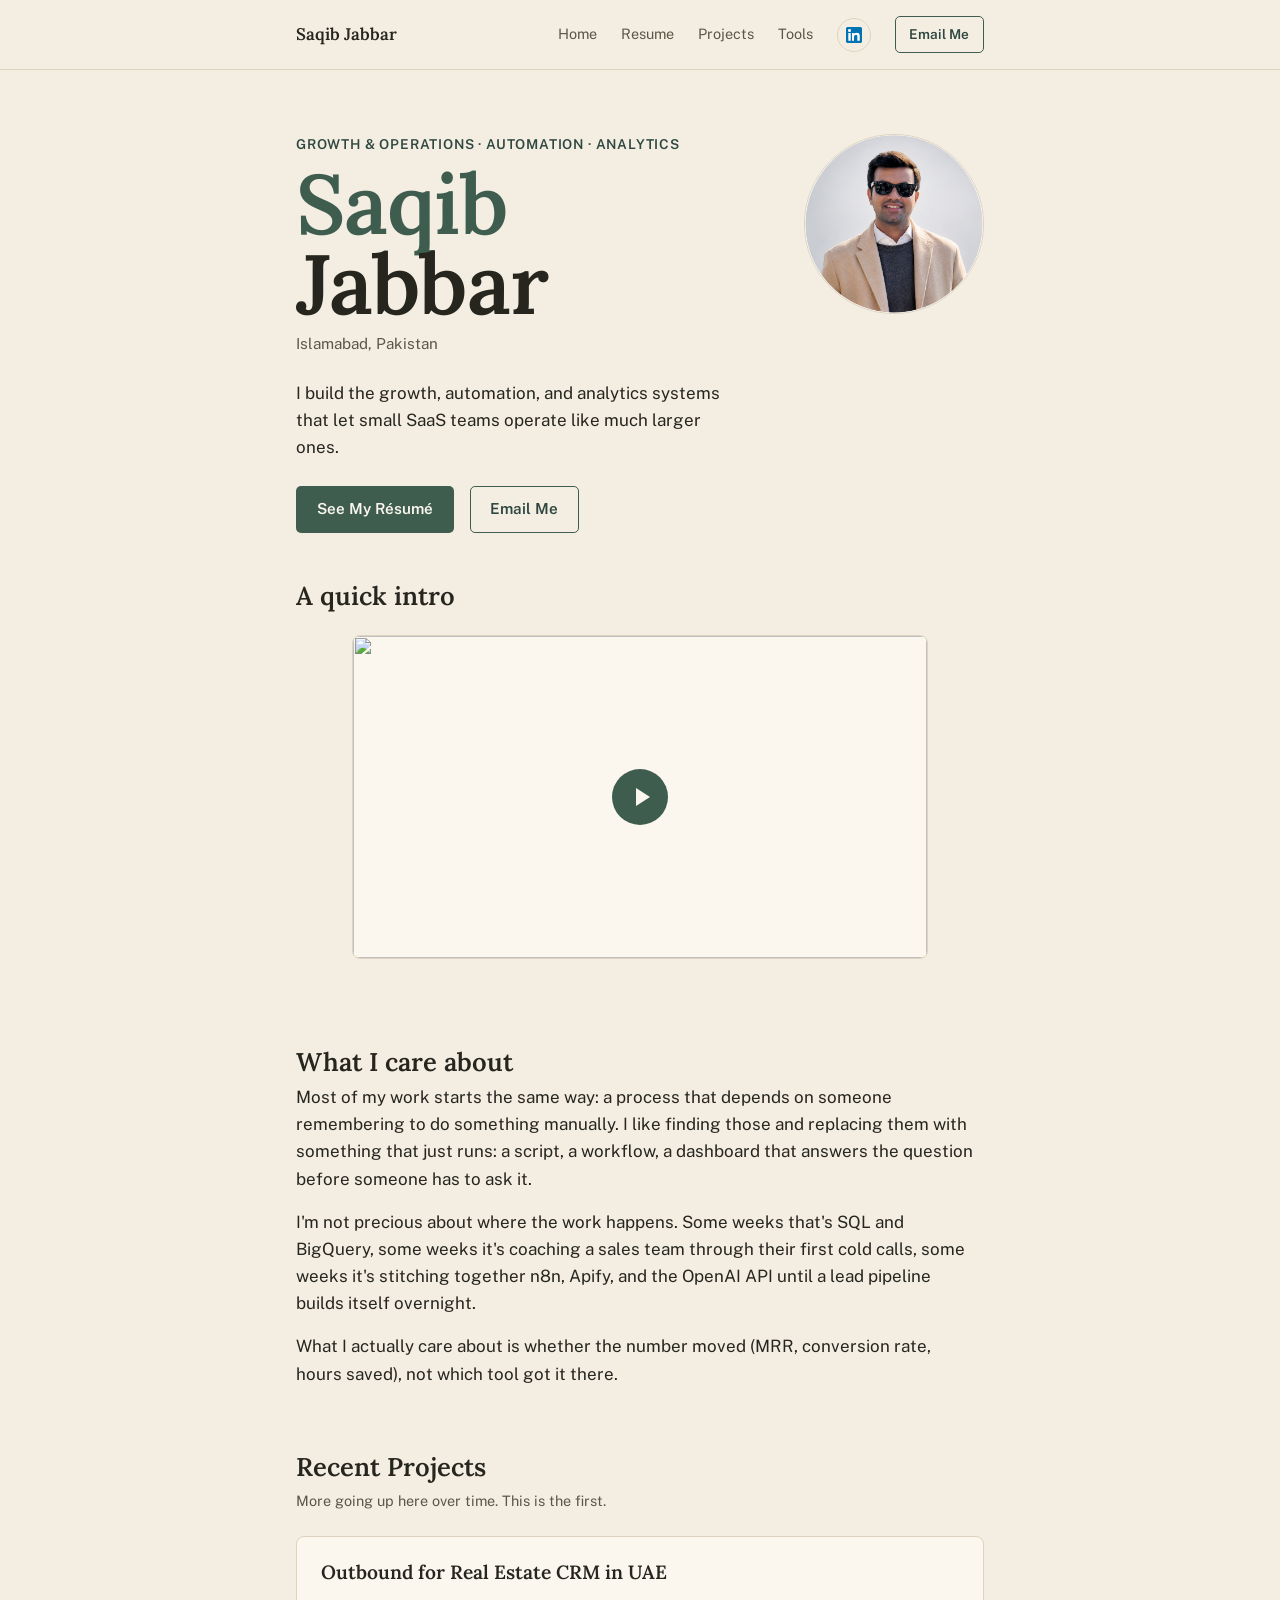
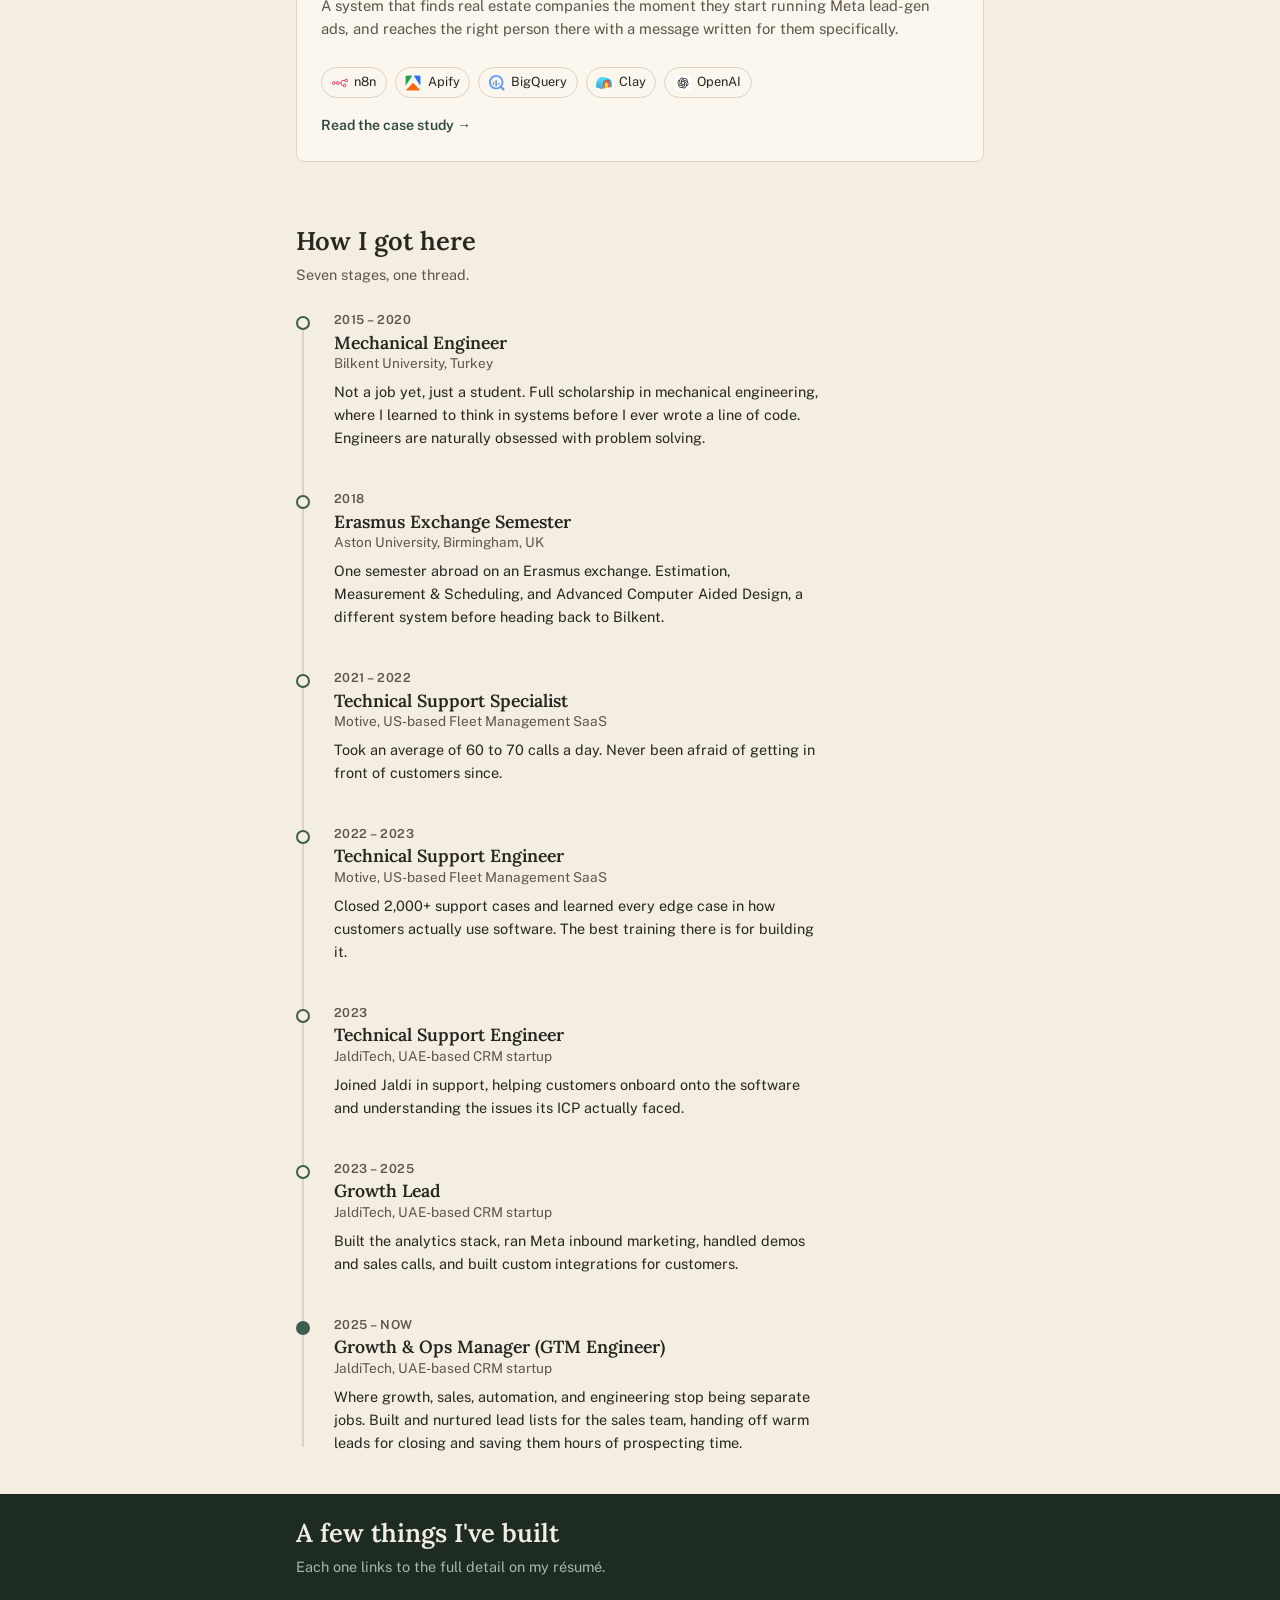
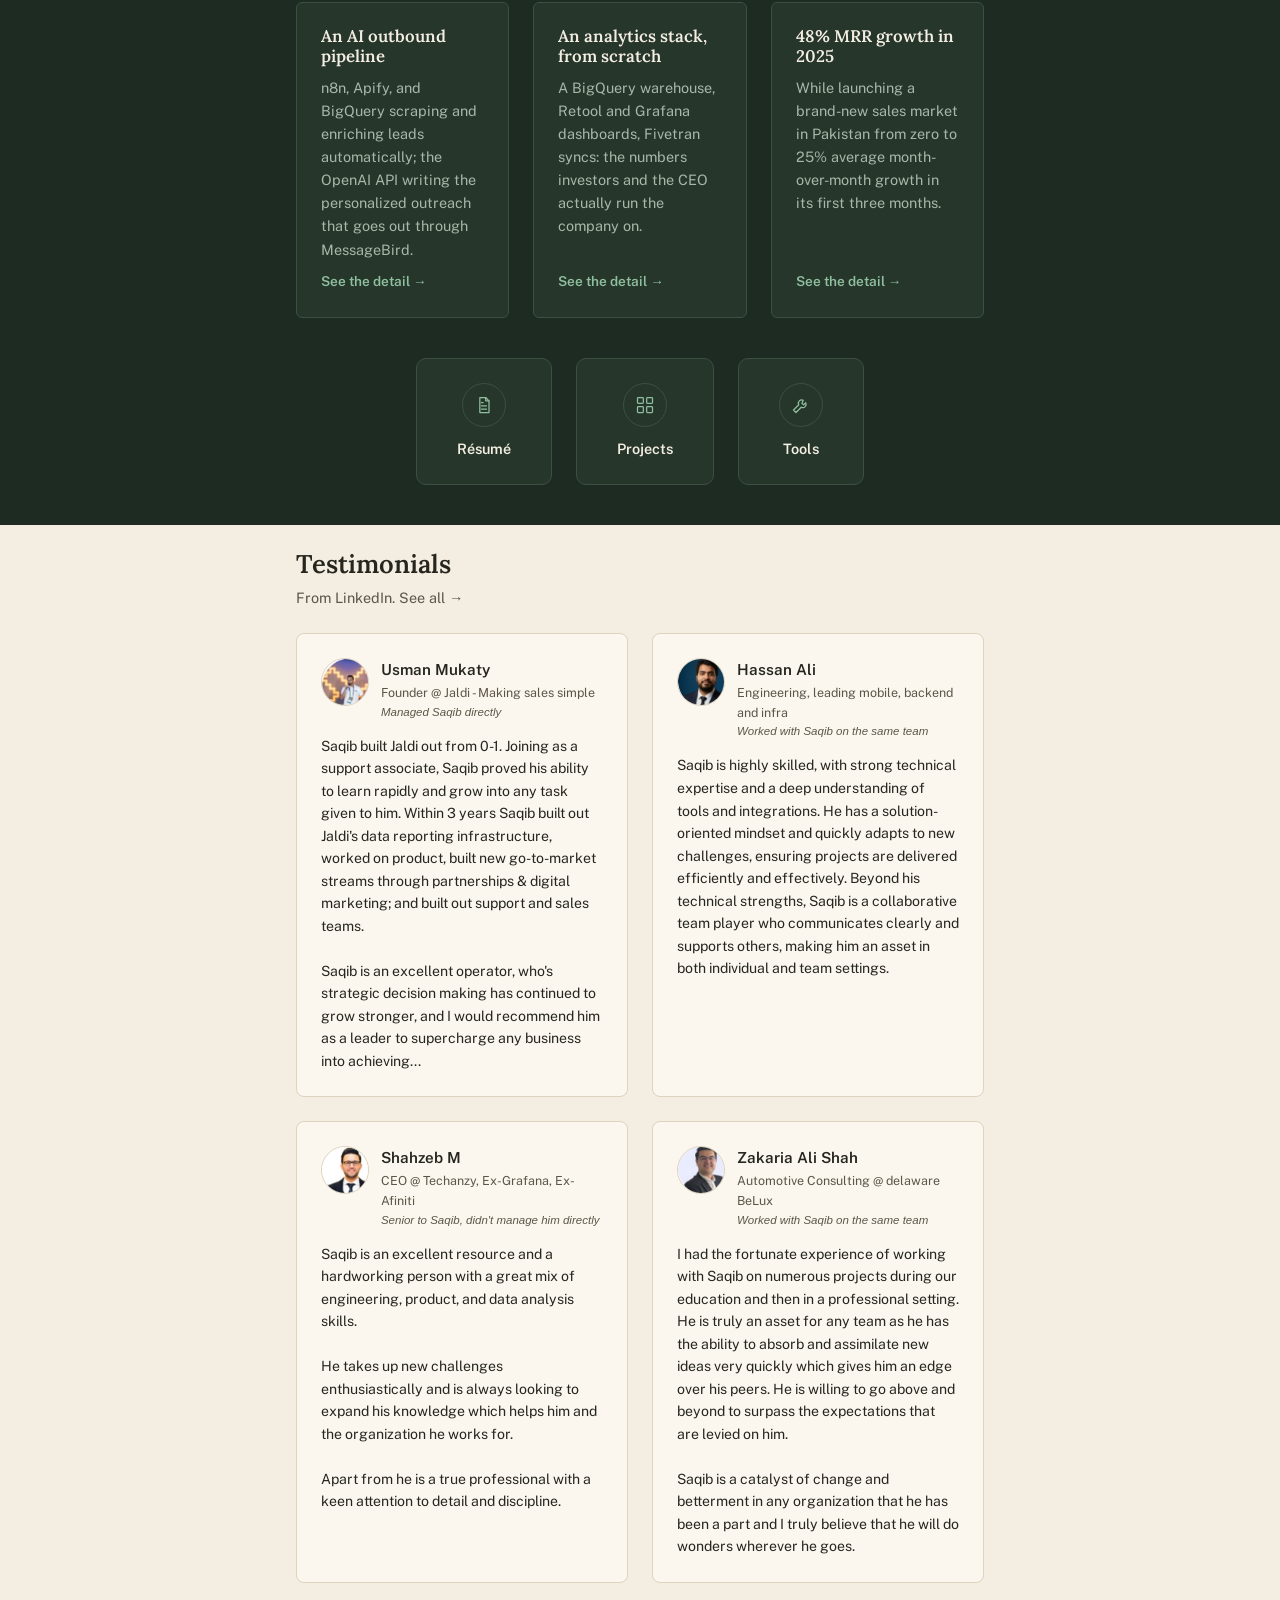
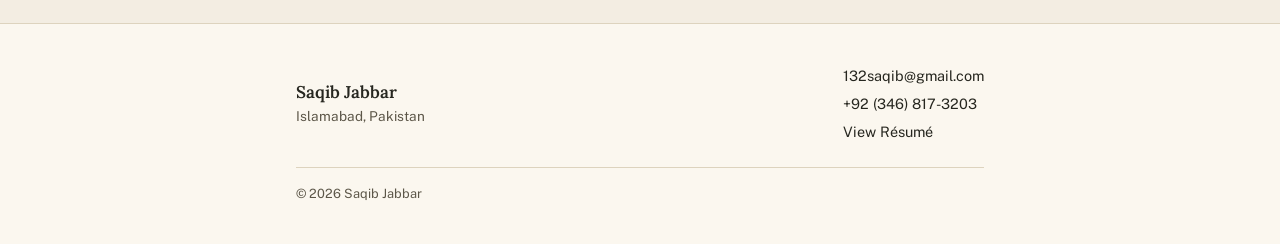
==== commit 3ccdbb67: "Rename Recommendations section to Testimonials" ====
--- a/index.html
+++ b/index.html
@@ -241,7 +241,7 @@
   </section>
 
   <section class="section wrap">
-    <h2 class="section__heading">Recommendations</h2>
+    <h2 class="section__heading">Testimonials</h2>
     <p class="section__hint">From LinkedIn. <a href="https://www.linkedin.com/in/saqib-jabbar-b4a64921/details/recommendations/?detailScreenTabIndex=0" target="_blank" rel="noopener">See all &rarr;</a></p>
 
     <div class="testimonials">
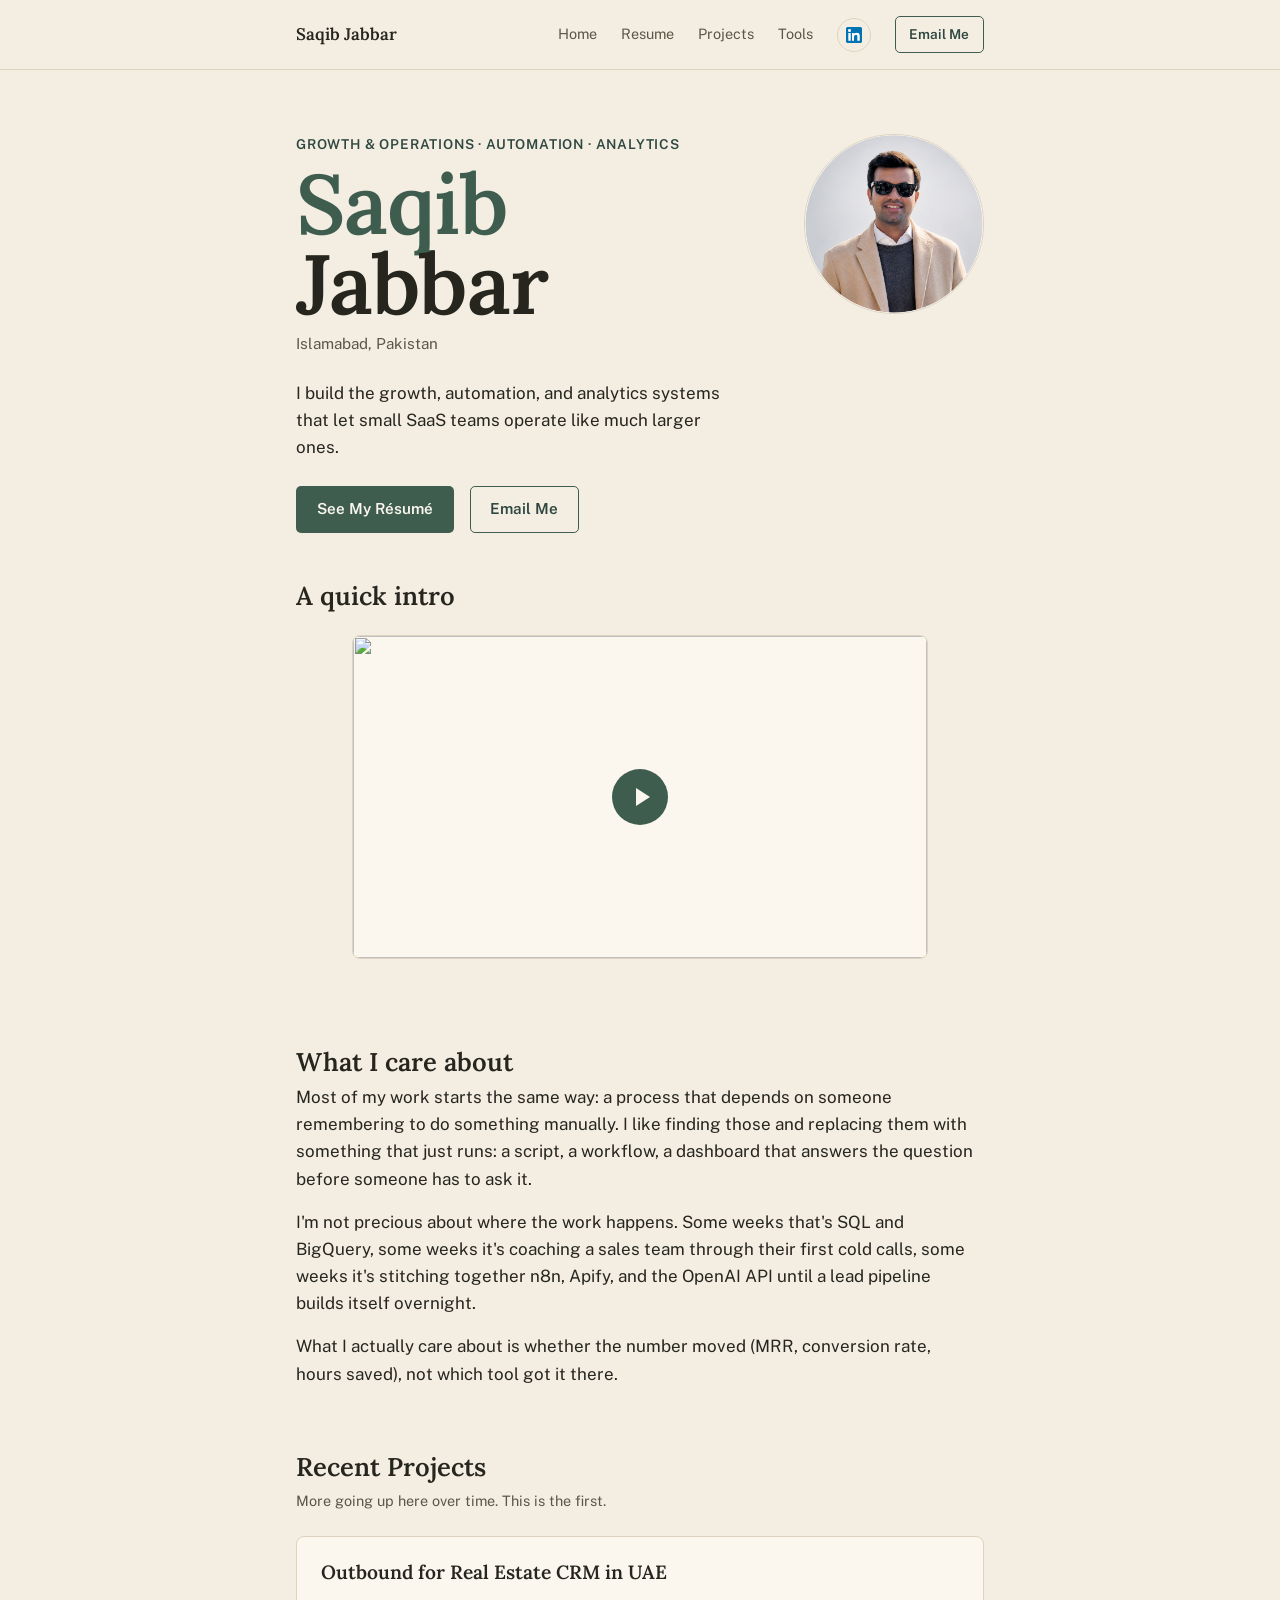
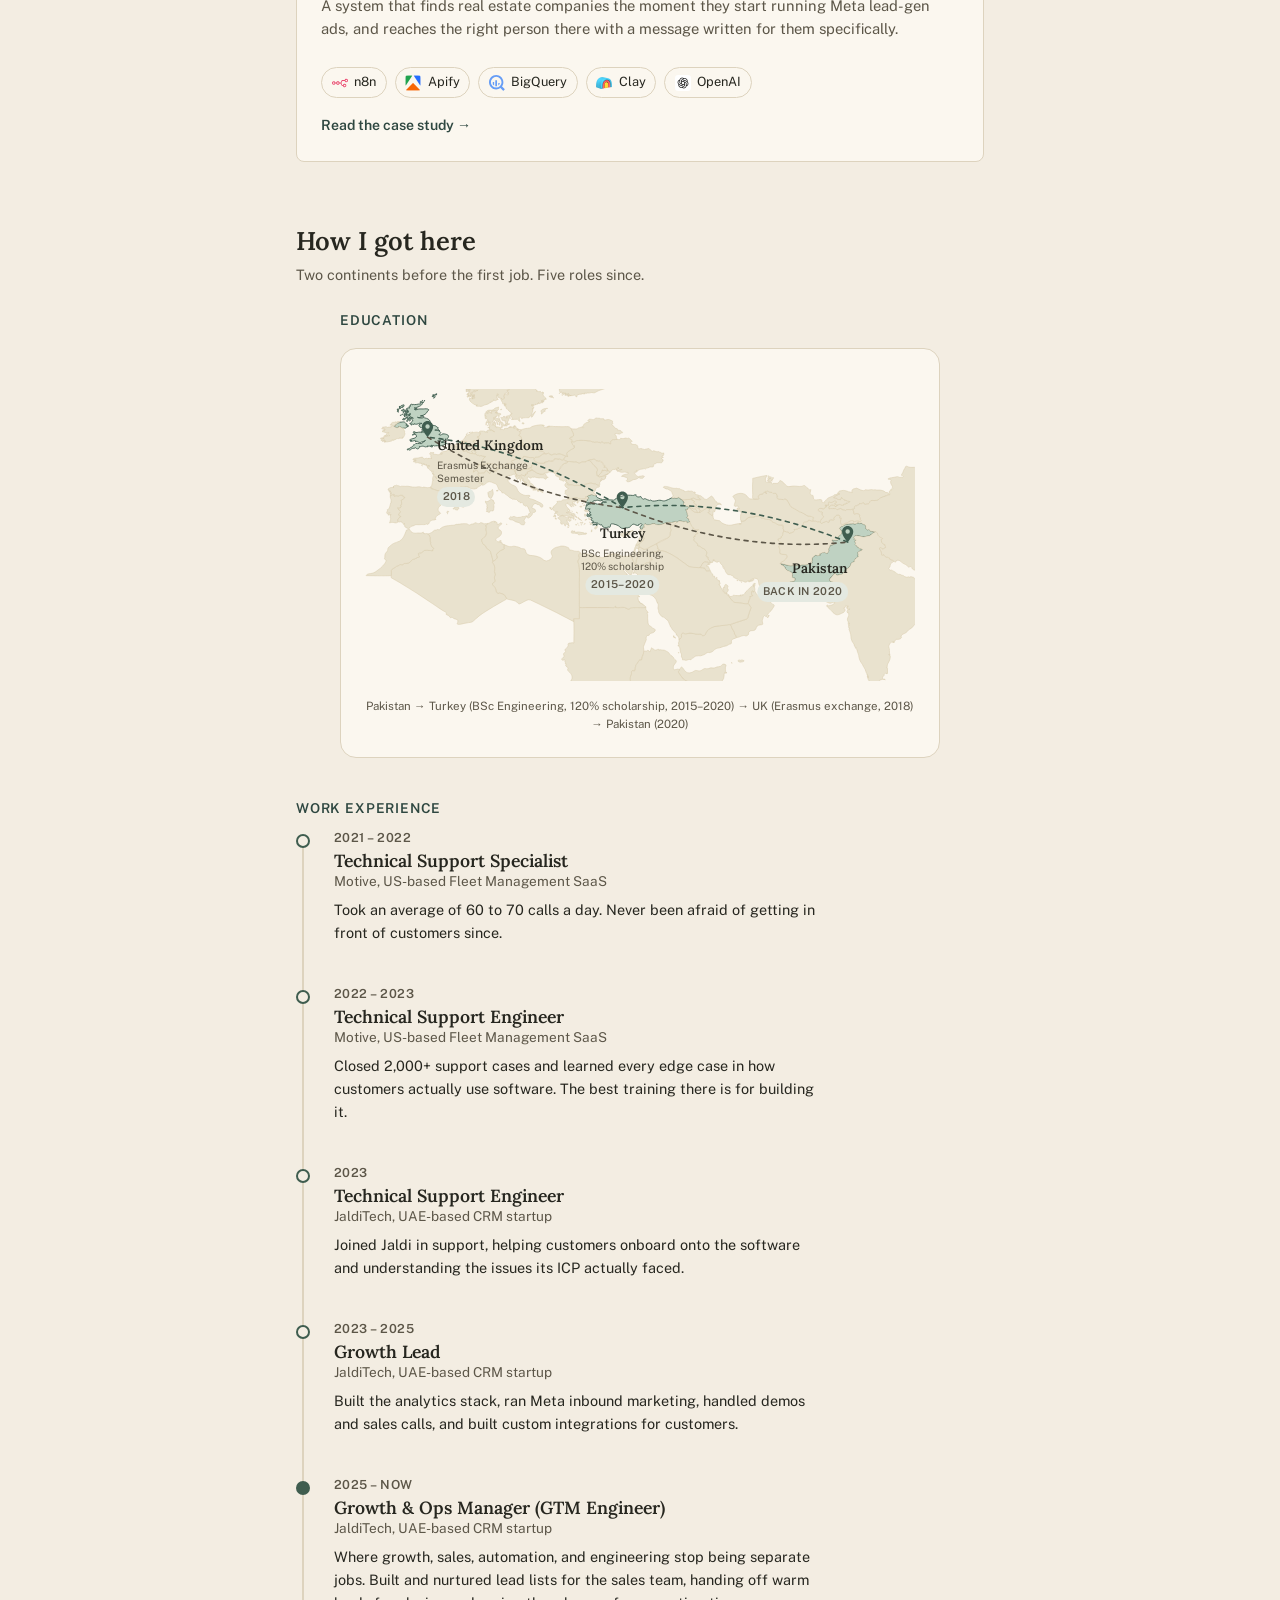
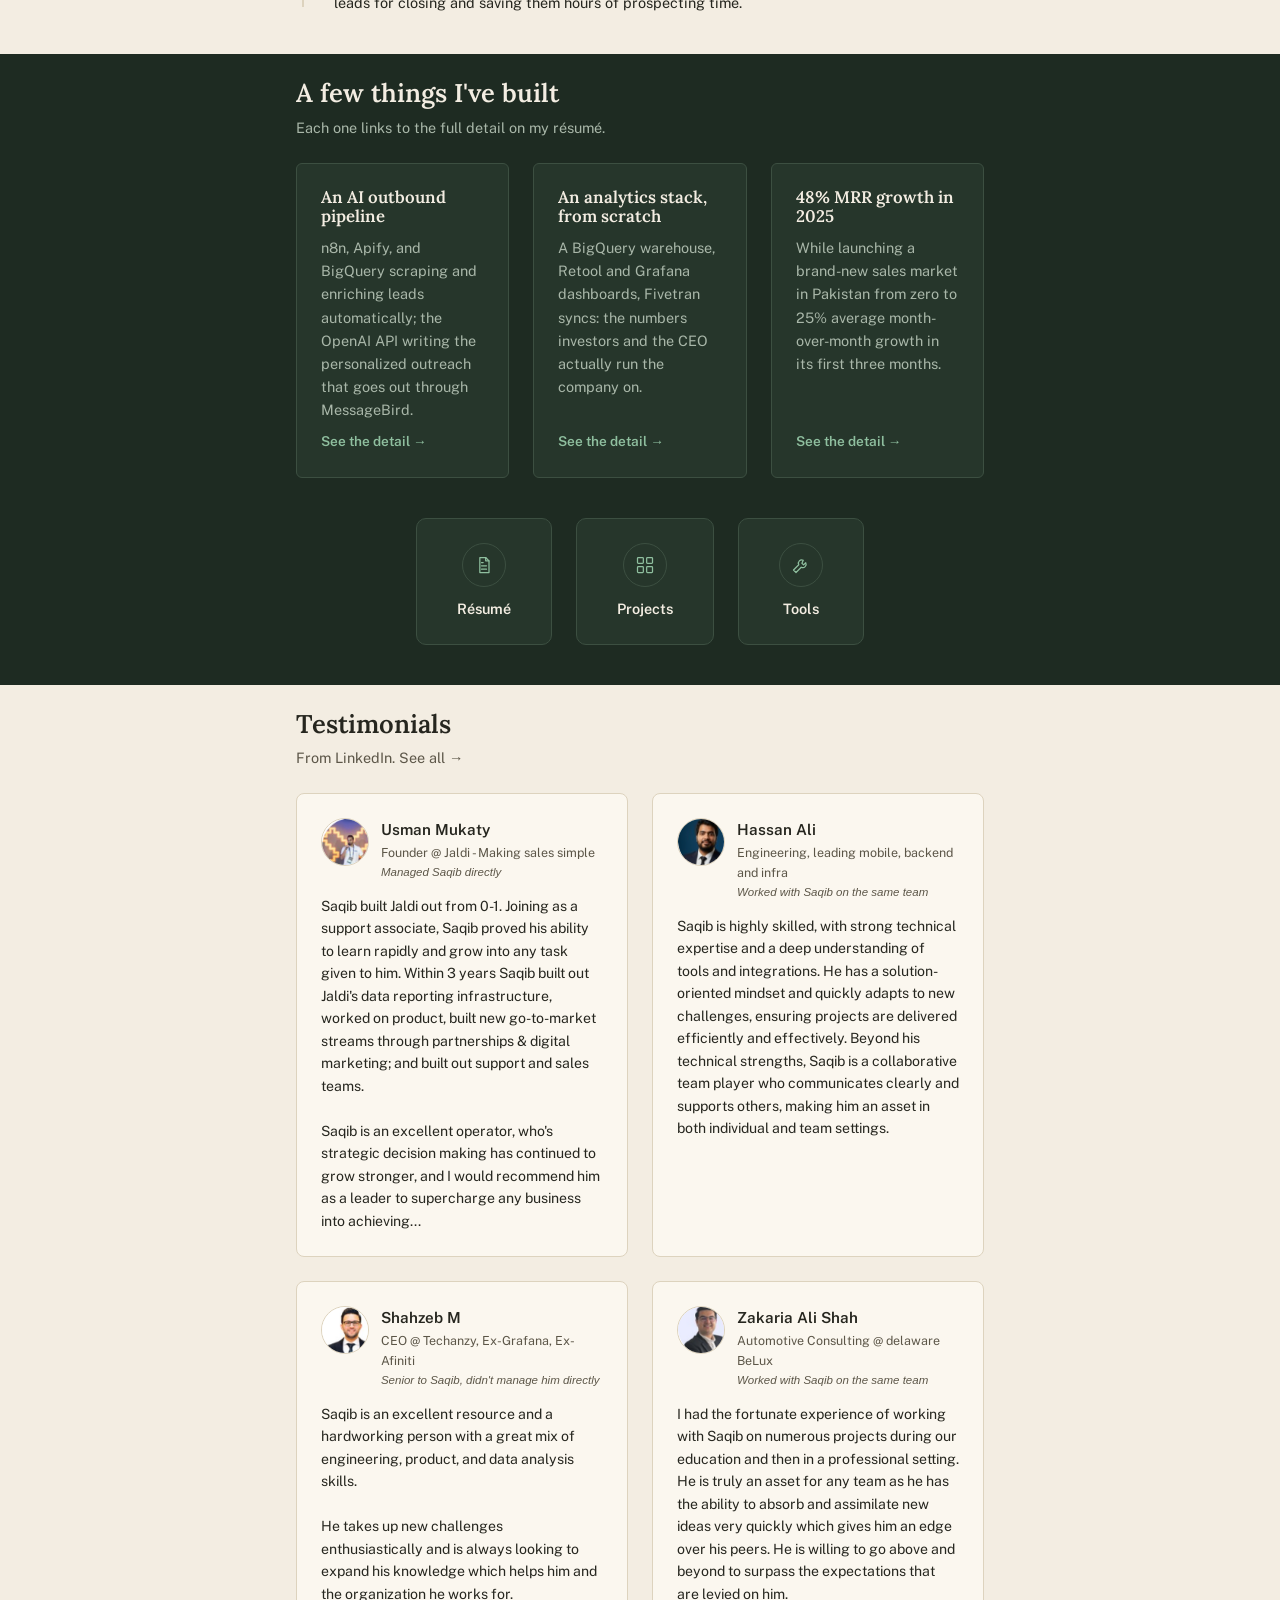
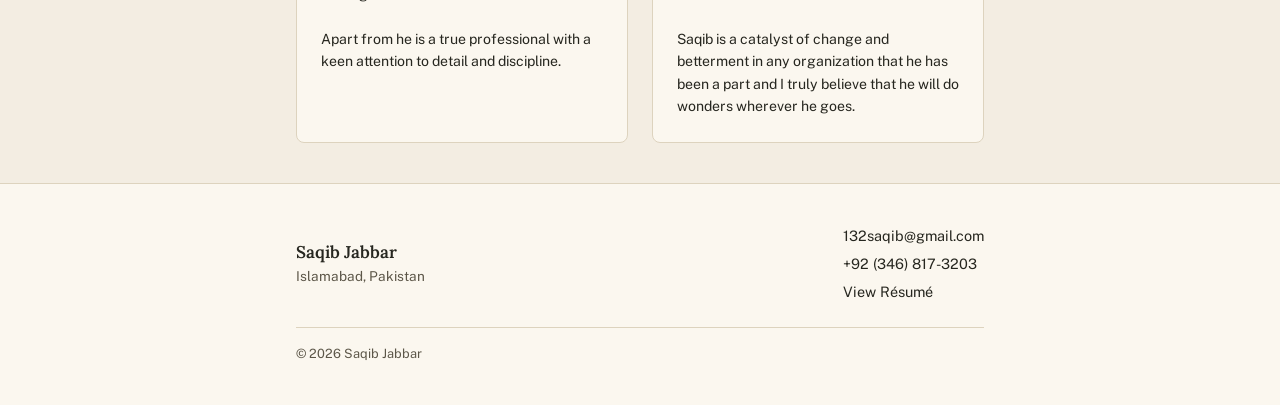
==== commit 7984b1ac: "Replace education timeline entries with an interactive journey map Real geography (Pakistan, Turkey," ====
--- a/index.html
+++ b/index.html
@@ -104,34 +104,51 @@
 
   <section class="section wrap journey">
     <h2 class="section__heading">How I got here</h2>
-    <p class="section__hint">Seven stages, one thread.</p>
-
+    <p class="section__hint">Two continents before the first job. Five roles since.</p>
+
+    <p class="eyebrow journey-map__eyebrow">Education</p>
+    <div class="journey-map" role="img" aria-label="Map of the move from Pakistan to Turkey for a BSc in Engineering on a 120% scholarship, 2015 to 2020, with an Erasmus exchange semester in the UK in 2018, then back to Pakistan in 2020">
+      <div class="journey-map__frame">
+        <img class="journey-map__land" src="/assets/journey-land.svg" alt="" aria-hidden="true">
+
+        <svg class="journey-map__svg" viewBox="0 0 686 364" preserveAspectRatio="xMidYMid meet" aria-hidden="true">
+          <path class="journey-map__route journey-map__route--out" d="M 602,191 Q 462,134 321,148 Q 200,74 78,60"></path>
+          <path class="journey-map__route journey-map__route--back" d="M 78,60 Q 200,134 321,148 Q 462,205 602,191"></path>
+
+          <g class="journey-map__pin journey-map__pin--pk">
+            <circle class="journey-map__ring" cx="602" cy="191" r="9"></circle>
+            <path d="M12 2C8.13 2 5 5.13 5 9c0 5.25 7 13 7 13s7-7.75 7-13c0-3.87-3.13-7-7-7zm0 9.5A2.5 2.5 0 1 1 12 6a2.5 2.5 0 0 1 0 5.5z" transform="translate(602,191) translate(-12,-22)"></path>
+          </g>
+          <g class="journey-map__pin journey-map__pin--tr">
+            <path d="M12 2C8.13 2 5 5.13 5 9c0 5.25 7 13 7 13s7-7.75 7-13c0-3.87-3.13-7-7-7zm0 9.5A2.5 2.5 0 1 1 12 6a2.5 2.5 0 0 1 0 5.5z" transform="translate(321,148) translate(-12,-22)"></path>
+          </g>
+          <g class="journey-map__pin journey-map__pin--uk">
+            <path d="M12 2C8.13 2 5 5.13 5 9c0 5.25 7 13 7 13s7-7.75 7-13c0-3.87-3.13-7-7-7zm0 9.5A2.5 2.5 0 1 1 12 6a2.5 2.5 0 0 1 0 5.5z" transform="translate(78,60) translate(-12,-22)"></path>
+          </g>
+        </svg>
+
+        <div class="journey-map__label journey-map__label--pk">
+          <span class="journey-map__place">Pakistan</span>
+          <span class="journey-map__chip">Back in 2020</span>
+        </div>
+        <div class="journey-map__label journey-map__label--tr">
+          <span class="journey-map__place">Turkey</span>
+          <span class="journey-map__credential">BSc Engineering, 120% scholarship</span>
+          <span class="journey-map__chip">2015&ndash;2020</span>
+        </div>
+        <div class="journey-map__label journey-map__label--uk">
+          <span class="journey-map__place">United Kingdom</span>
+          <span class="journey-map__credential">Erasmus Exchange Semester</span>
+          <span class="journey-map__chip">2018</span>
+        </div>
+      </div>
+
+      <p class="journey-map__caption">Pakistan &rarr; Turkey (BSc Engineering, 120% scholarship, 2015&ndash;2020) &rarr; UK (Erasmus exchange, 2018) &rarr; Pakistan (2020)</p>
+    </div>
+
+    <p class="eyebrow">Work Experience</p>
     <div class="timeline">
       <div class="timeline__line" aria-hidden="true"></div>
-
-      <div class="timeline__item">
-        <span class="timeline__dot" aria-hidden="true"></span>
-        <div class="timeline__content">
-          <p class="timeline__dates">2015 &ndash; 2020</p>
-          <h3 class="timeline__title">Mechanical Engineer</h3>
-          <p class="timeline__org">Bilkent University, Turkey</p>
-          <p class="timeline__desc">Not a job yet, just a student. Full scholarship in mechanical
-          engineering, where I learned to think in systems before I ever wrote a line of code.
-          Engineers are naturally obsessed with problem solving.</p>
-        </div>
-      </div>
-
-      <div class="timeline__item">
-        <span class="timeline__dot" aria-hidden="true"></span>
-        <div class="timeline__content">
-          <p class="timeline__dates">2018</p>
-          <h3 class="timeline__title">Erasmus Exchange Semester</h3>
-          <p class="timeline__org">Aston University, Birmingham, UK</p>
-          <p class="timeline__desc">One semester abroad on an Erasmus exchange. Estimation,
-          Measurement &amp; Scheduling, and Advanced Computer Aided Design, a different system
-          before heading back to Bilkent.</p>
-        </div>
-      </div>
 
       <div class="timeline__item">
         <span class="timeline__dot" aria-hidden="true"></span>
--- a/css/styles.css
+++ b/css/styles.css
@@ -434,6 +434,174 @@
 }
 
 /* ---------------------------------------------------------
+   Landing — Journey map (Pakistan / Turkey / UK)
+--------------------------------------------------------- */
+.journey-map__eyebrow {
+  max-width: 600px;
+  margin: 0 auto var(--space-2);
+}
+
+.journey-map {
+  max-width: 600px;
+  margin: 0 auto var(--space-4);
+  background: var(--color-bg-raised);
+  border: 1px solid var(--color-border);
+  border-radius: 16px;
+  padding: var(--space-4) var(--space-3) var(--space-3);
+  box-sizing: border-box;
+}
+
+.journey-map__frame {
+  position: relative;
+  aspect-ratio: 686 / 364;
+  overflow: hidden;
+  border-radius: 8px;
+}
+
+.journey-map__land {
+  position: absolute;
+  inset: 0;
+  width: 100%;
+  height: 100%;
+  object-fit: cover;
+}
+
+.journey-map__svg {
+  position: absolute;
+  inset: 0;
+  width: 100%;
+  height: 100%;
+  overflow: visible;
+}
+
+.journey-map__route {
+  fill: none;
+  stroke-linecap: round;
+  stroke-width: 2;
+  stroke-dasharray: 5 6;
+  opacity: 0;
+  transition: opacity 0.7s ease;
+}
+
+.journey-map__route--out {
+  stroke: var(--color-accent);
+  transition-delay: 0.3s;
+}
+
+.journey-map__route--back {
+  stroke: var(--color-text-muted);
+  transition-delay: 1.6s;
+}
+
+.journey-map.in-view .journey-map__route {
+  opacity: 1;
+}
+
+.journey-map__pin path {
+  fill: var(--color-accent);
+  opacity: 0;
+  transition: opacity 0.4s ease;
+}
+
+.journey-map__pin--pk path { transition-delay: 0s; }
+.journey-map__pin--tr path { transition-delay: 0.9s; }
+.journey-map__pin--uk path { transition-delay: 1.3s; }
+
+.journey-map.in-view .journey-map__pin path {
+  opacity: 1;
+}
+
+.journey-map__ring {
+  fill: none;
+  stroke: var(--color-accent);
+  stroke-width: 2;
+  opacity: 0;
+  transform-box: fill-box;
+  transform-origin: center;
+}
+
+.journey-map.in-view .journey-map__ring {
+  animation: journey-ring-pulse 1.2s ease-out 2.3s 1;
+}
+
+@keyframes journey-ring-pulse {
+  0%   { opacity: 0.7; transform: scale(1); }
+  100% { opacity: 0;   transform: scale(2.4); }
+}
+
+.journey-map__label {
+  position: absolute;
+  display: flex;
+  flex-direction: column;
+  gap: 0.15em;
+  opacity: 0;
+  transition: opacity 0.4s ease;
+}
+
+.journey-map__label--pk {
+  left: 87.8%;
+  top: 52.5%;
+  transform: translate(-100%, 16px);
+  align-items: flex-end;
+  text-align: right;
+  transition-delay: 0.1s;
+}
+
+.journey-map__label--tr {
+  left: 46.8%;
+  top: 40.5%;
+  transform: translate(-50%, 16px);
+  align-items: center;
+  text-align: center;
+  transition-delay: 1s;
+}
+
+.journey-map__label--uk {
+  left: 11.3%;
+  top: 16.4%;
+  transform: translate(10px, -2px);
+  align-items: flex-start;
+  text-align: left;
+  transition-delay: 1.4s;
+}
+
+.journey-map.in-view .journey-map__label {
+  opacity: 1;
+}
+
+.journey-map__place {
+  font-family: var(--font-serif);
+  font-size: 0.85rem;
+  font-weight: 600;
+}
+
+.journey-map__credential {
+  font-size: 0.64rem;
+  color: var(--color-text-muted);
+  max-width: 9.5em;
+  line-height: 1.25;
+}
+
+.journey-map__chip {
+  font-size: 0.68rem;
+  font-weight: 600;
+  letter-spacing: 0.03em;
+  text-transform: uppercase;
+  color: var(--color-text-muted);
+  background: var(--color-accent-tint);
+  padding: 0.1em 0.5em;
+  border-radius: 999px;
+  white-space: nowrap;
+}
+
+.journey-map__caption {
+  margin: var(--space-2) 0 0;
+  text-align: center;
+  font-size: 0.72rem;
+  color: var(--color-text-muted);
+}
+
+/* ---------------------------------------------------------
    Landing — Highlights
 --------------------------------------------------------- */
 .highlights {
@@ -1338,6 +1506,29 @@
     margin-top: 0;
     transform: rotate(90deg);
   }
+
+  .journey-map__place {
+    font-size: 0.72rem;
+  }
+
+  .journey-map__chip {
+    font-size: 0.58rem;
+    padding: 0.08em 0.4em;
+  }
+
+  .journey-map__label--pk {
+    transform: translate(-100%, 8px);
+  }
+  .journey-map__label--tr {
+    transform: translate(-50%, 8px);
+  }
+  .journey-map__label--uk {
+    transform: translate(6px, -2px);
+  }
+
+  .journey-map__caption {
+    font-size: 0.66rem;
+  }
 }
 
 @media (prefers-reduced-motion: reduce) {
@@ -1353,4 +1544,15 @@
     opacity: 1;
     transform: none;
   }
-}
+
+  .journey-map__route,
+  .journey-map__pin path,
+  .journey-map__label {
+    transition: none;
+    opacity: 1;
+  }
+  .journey-map__ring {
+    animation: none;
+    opacity: 0;
+  }
+}
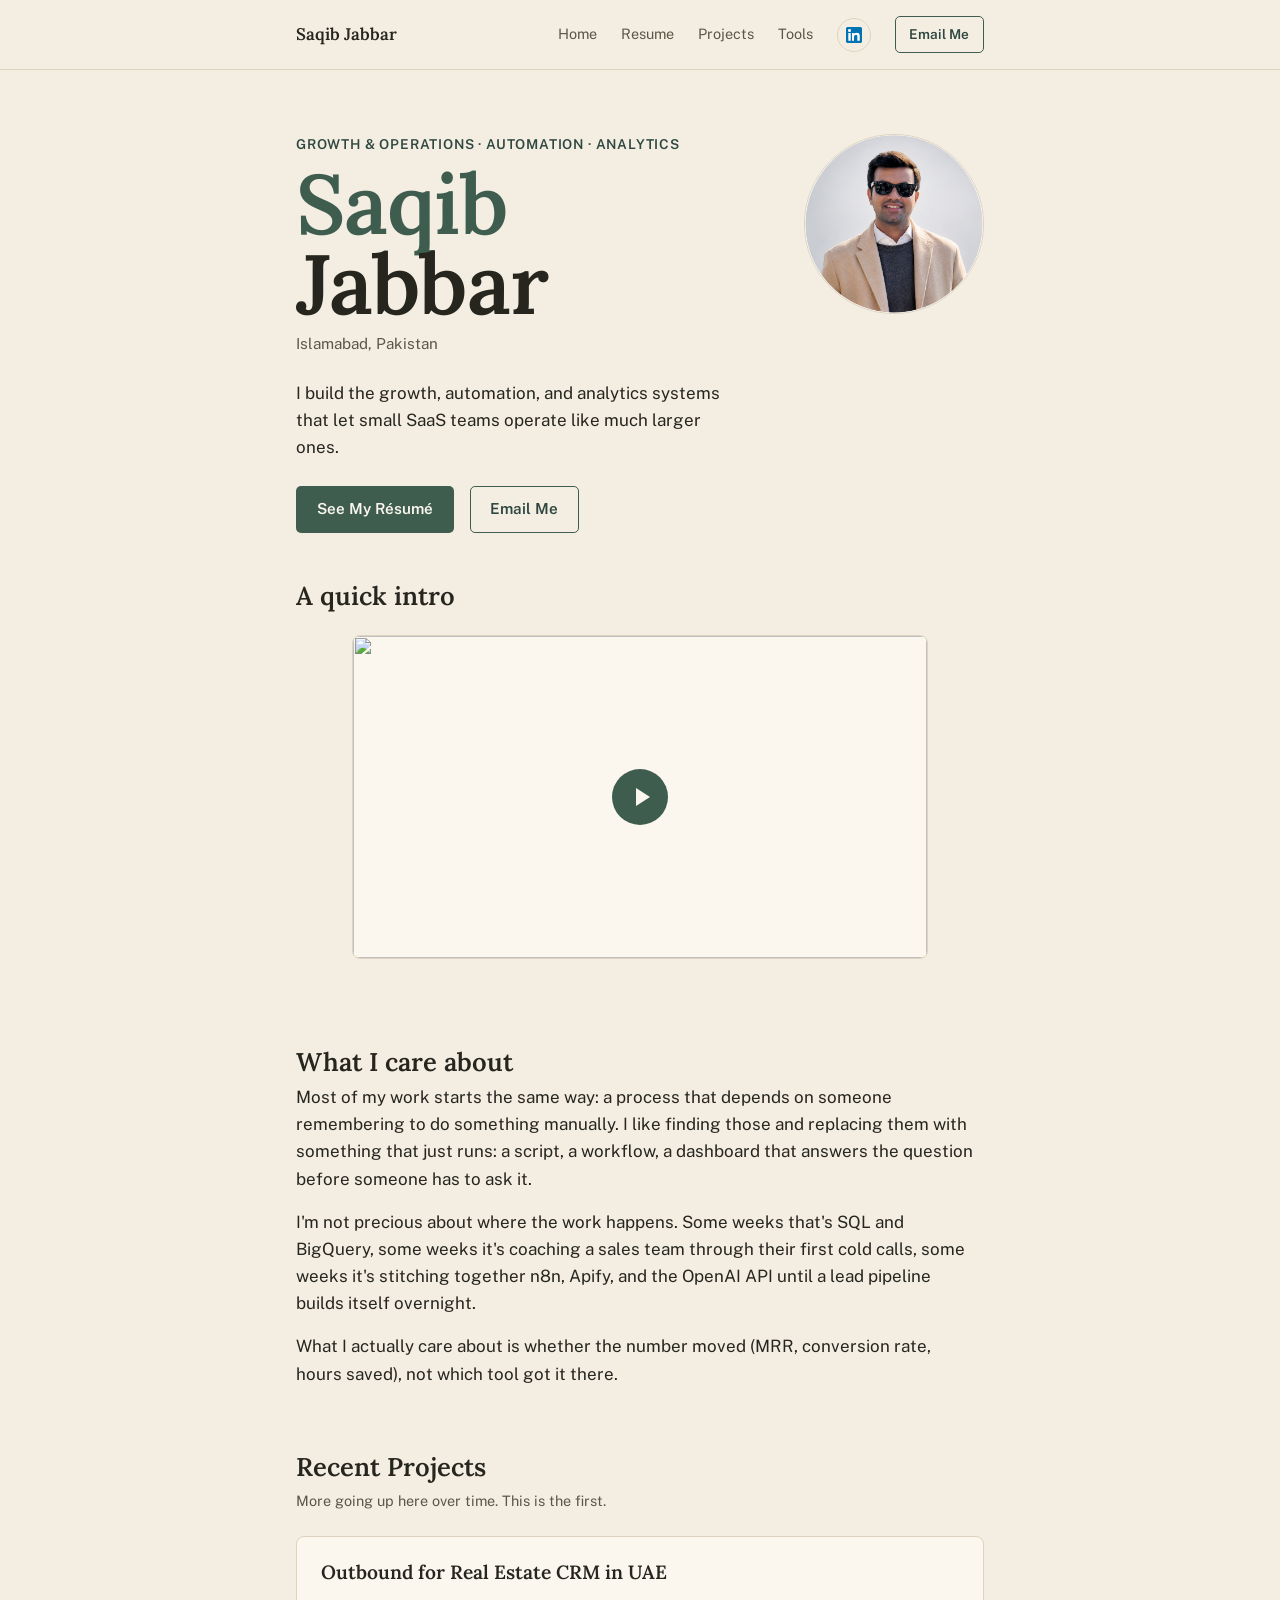
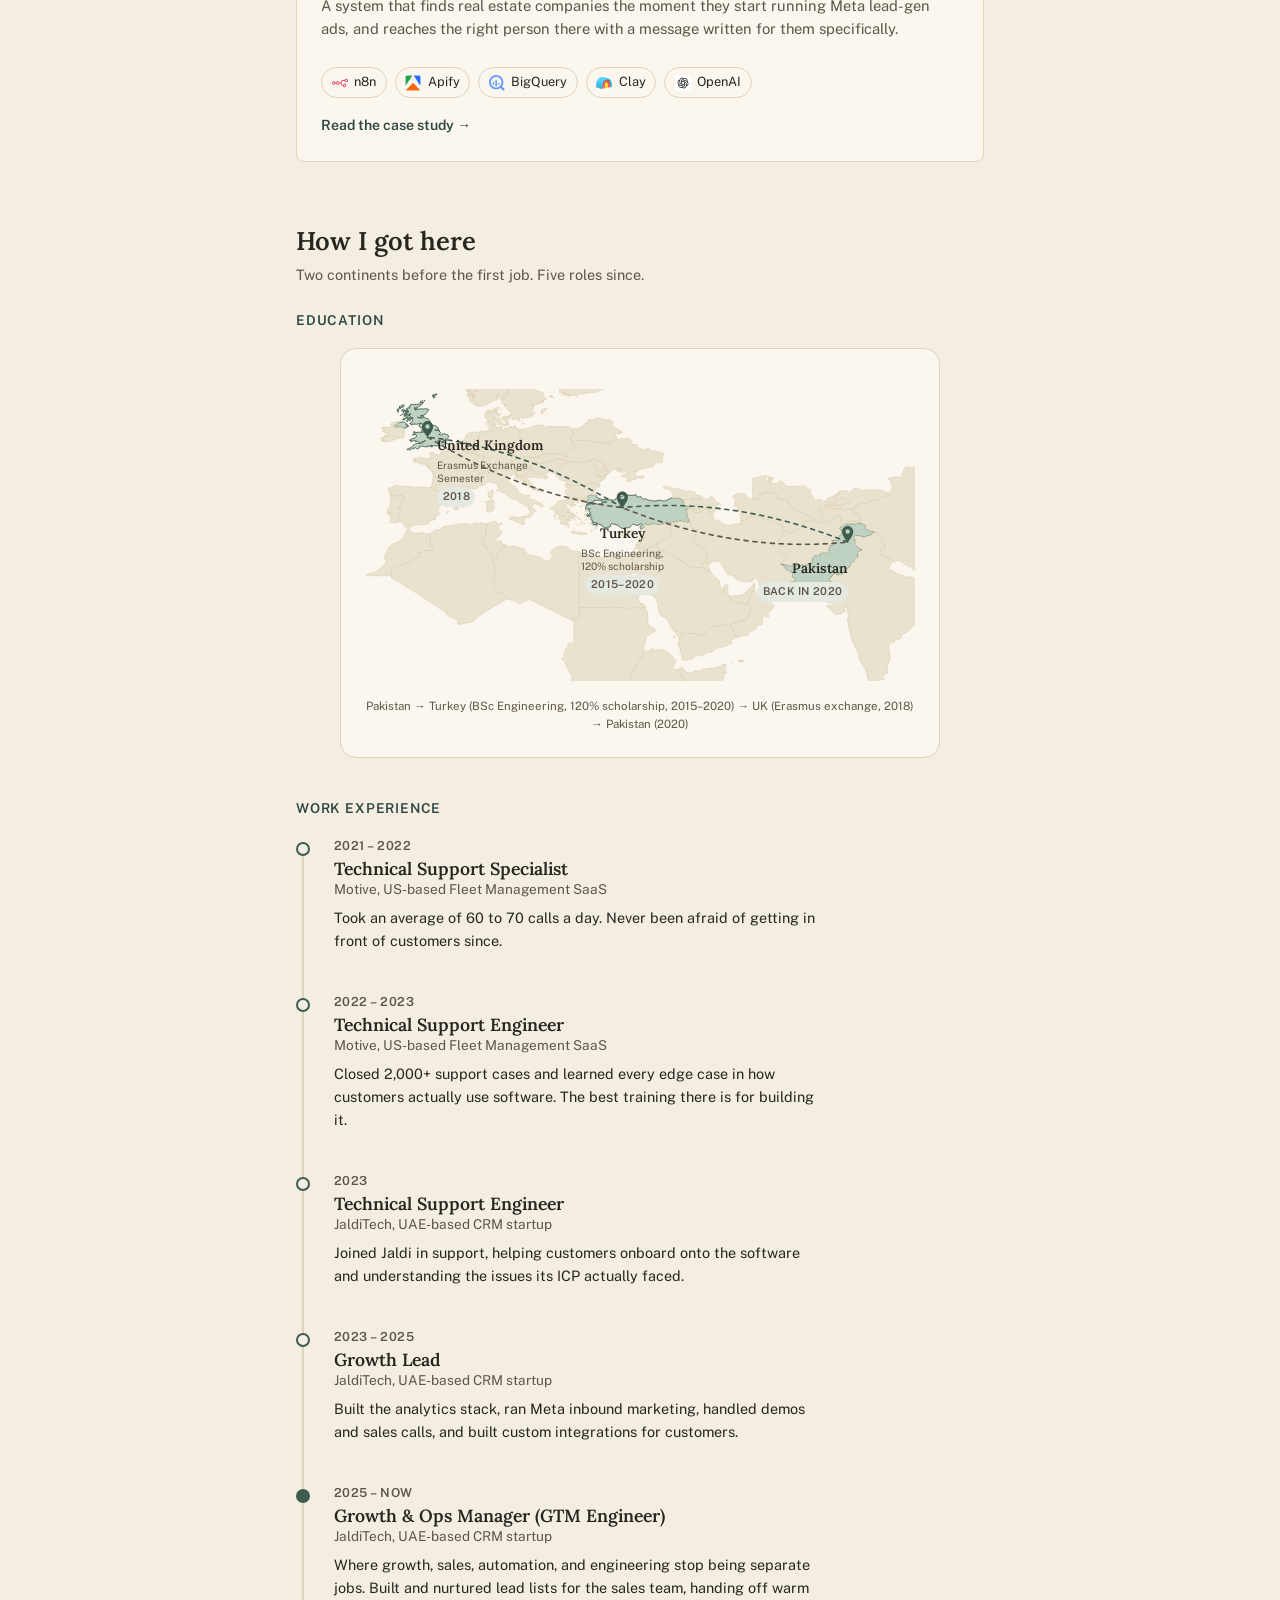
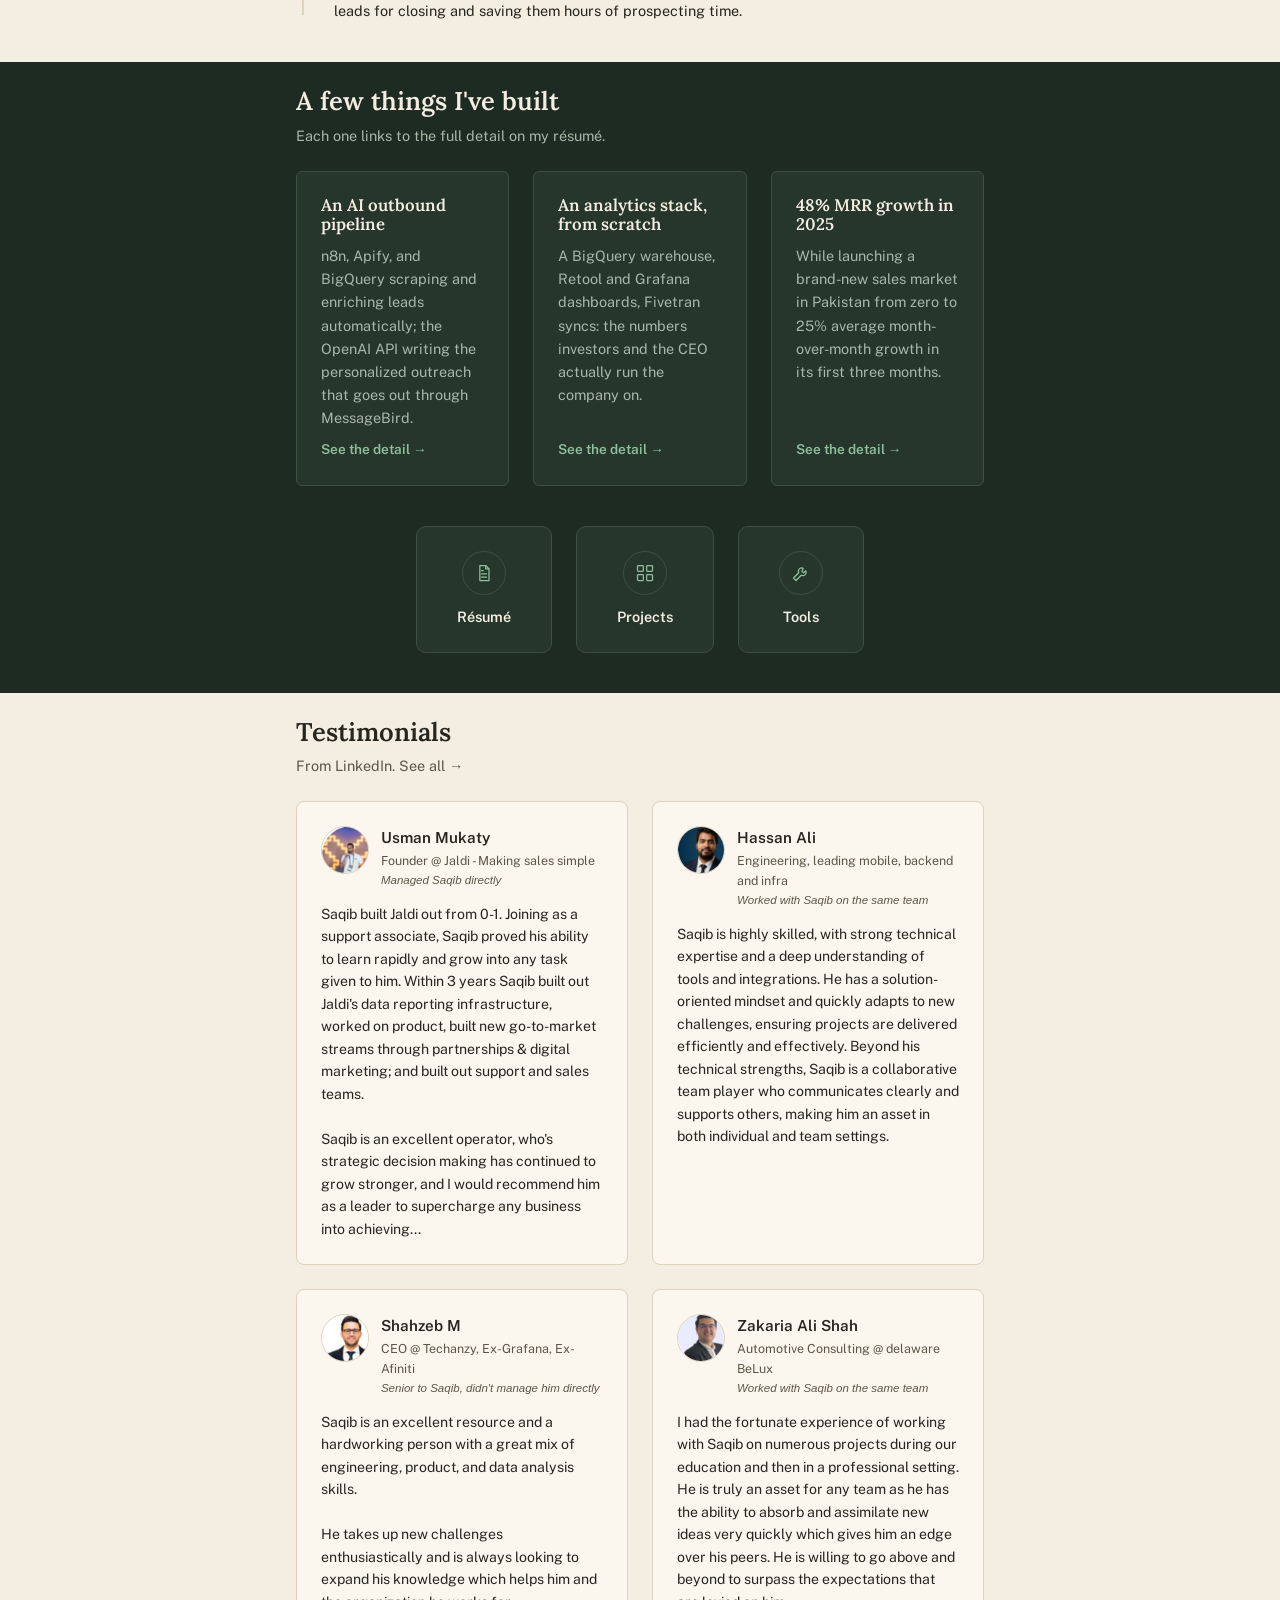
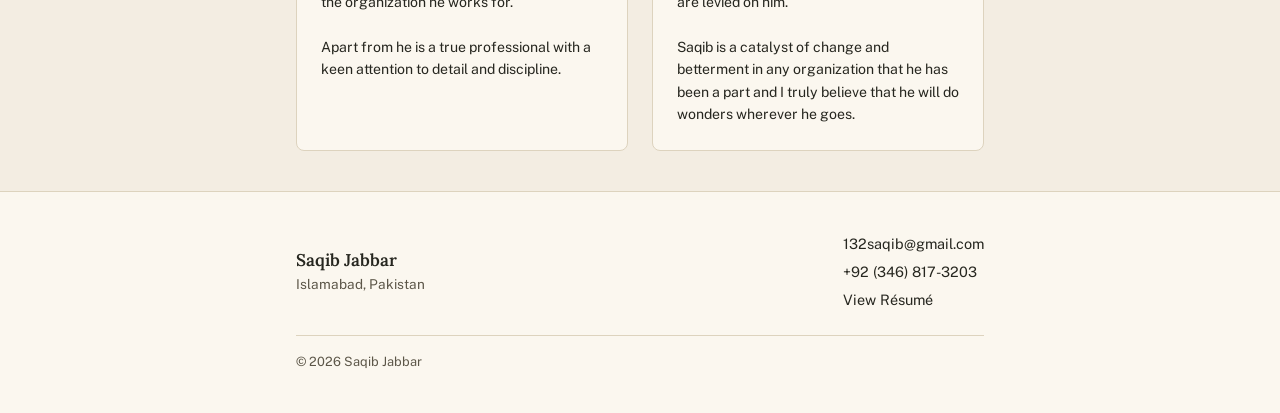
==== commit 06aa1c3d: "Align Education and Work Experience headings to the same left edge" ====
--- a/index.html
+++ b/index.html
@@ -106,7 +106,7 @@
     <h2 class="section__heading">How I got here</h2>
     <p class="section__hint">Two continents before the first job. Five roles since.</p>
 
-    <p class="eyebrow journey-map__eyebrow">Education</p>
+    <p class="eyebrow">Education</p>
     <div class="journey-map" role="img" aria-label="Map of the move from Pakistan to Turkey for a BSc in Engineering on a 120% scholarship, 2015 to 2020, with an Erasmus exchange semester in the UK in 2018, then back to Pakistan in 2020">
       <div class="journey-map__frame">
         <img class="journey-map__land" src="/assets/journey-land.svg" alt="" aria-hidden="true">
--- a/css/styles.css
+++ b/css/styles.css
@@ -436,9 +436,8 @@
 /* ---------------------------------------------------------
    Landing — Journey map (Pakistan / Turkey / UK)
 --------------------------------------------------------- */
-.journey-map__eyebrow {
-  max-width: 600px;
-  margin: 0 auto var(--space-2);
+.journey .eyebrow {
+  margin-bottom: var(--space-2);
 }
 
 .journey-map {
